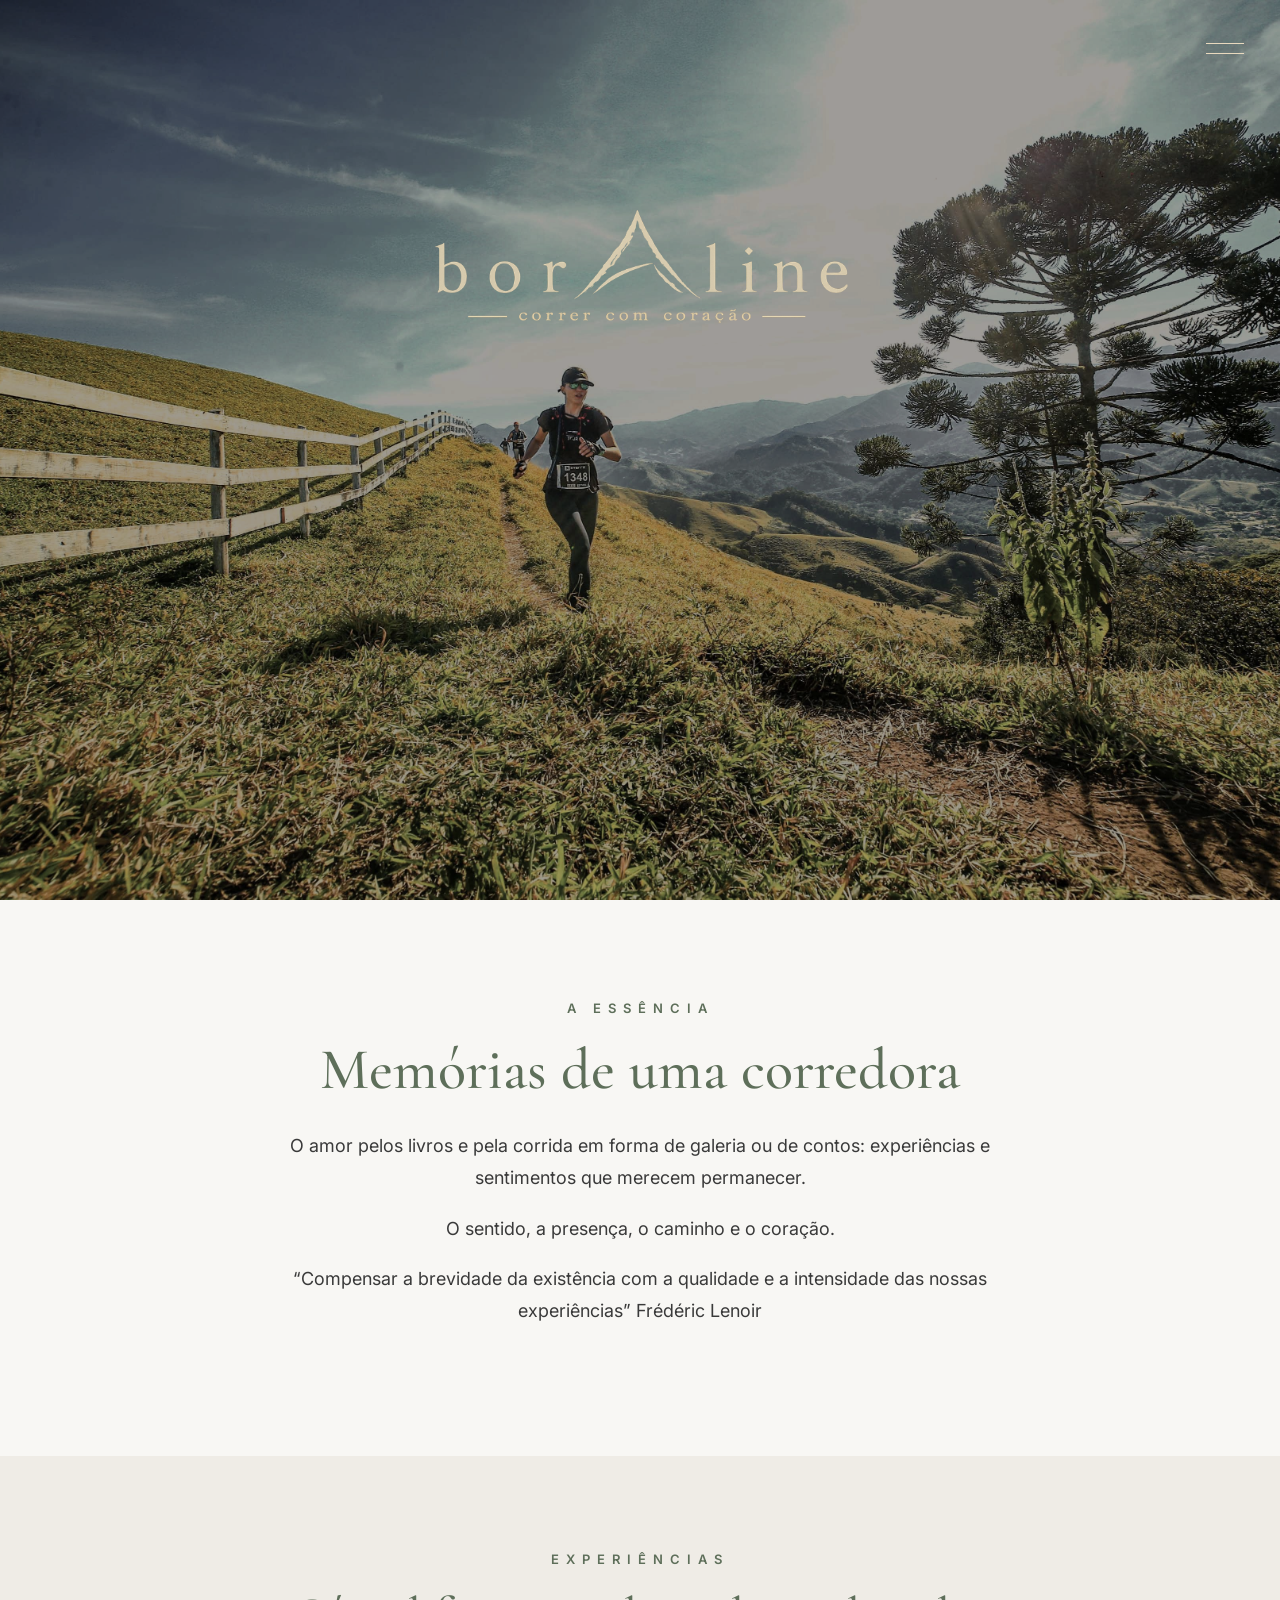
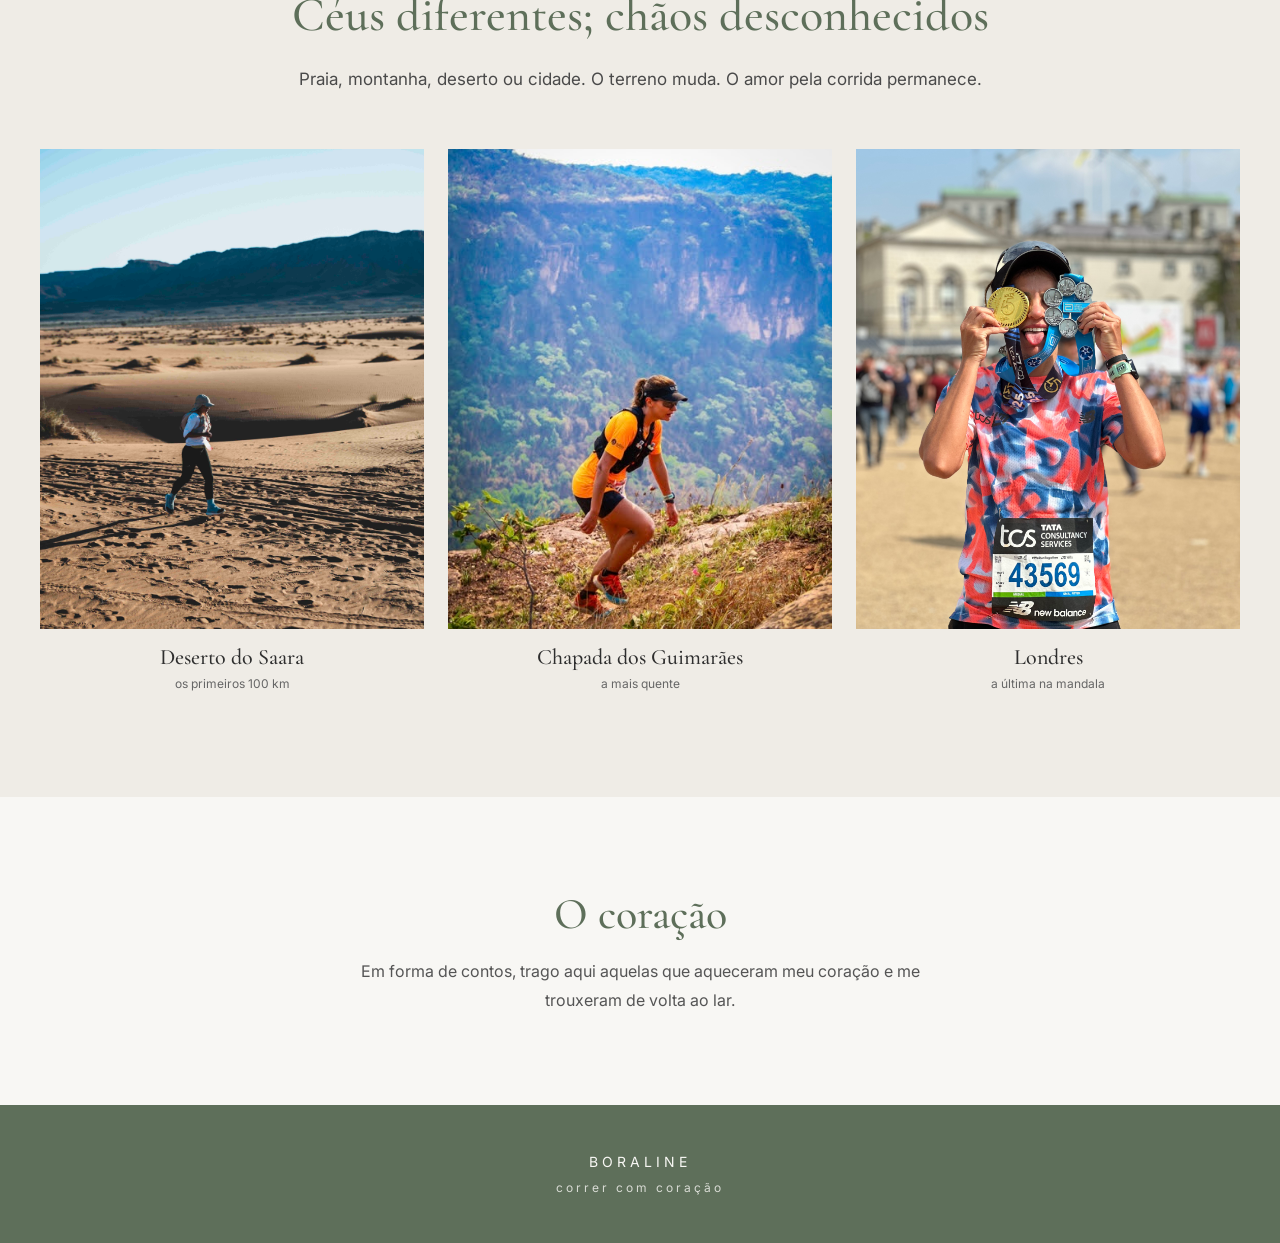
==== index.html @ a2edb68e "Update index.html" ====
<!DOCTYPE html>
<html lang="pt-BR">

<head>

  <meta charset="UTF-8" />

  <meta
    name="viewport"
    content="width=device-width, initial-scale=1.0"
  />

  <title>Boraline | correr com coração</title>

  <link rel="preconnect" href="https://fonts.googleapis.com">

  <link
    rel="preconnect"
    href="https://fonts.gstatic.com"
    crossorigin
  >

  <link
    href="https://fonts.googleapis.com/css2?family=Cormorant+Garamond:wght@400;500&family=Inter:wght@300;400;500&display=swap"
    rel="stylesheet"
  >

  <link rel="stylesheet" href="style.css?v=4" />

</head>


<body>


  <!-- =========================
       MENU
  ========================== -->

  <header class="top-menu">

    <button
      class="menu-button"
      id="menuButton"
      aria-label="Abrir menu"
      aria-expanded="false"
    >

      <span></span>
      <span></span>

    </button>


    <nav
      class="menu-links"
      id="menuLinks"
    >

      <a href="index.html">
        início
      </a>

      <a href="brasil.html">
        experiências Brasil
      </a>

      <a href="exterior.html">
        experiências Exterior
      </a>

      <a href="capitulos.html">
        capítulos
      </a>

    </nav>

  </header>



  <!-- =========================
       HERO
  ========================== -->

  <section class="hero">

    <video
      class="hero-video"
      autoplay
      muted
      loop
      playsinline
      poster="hero.jpg"
    >

      <source
        src="hero.mp4"
        type="video/mp4"
      >

    </video>


    <div class="hero-overlay"></div>


    <div class="hero-content">

      <img
        class="logo-img"
        src="logo-boraline.png?v=2"
        alt="Boraline"
      >

    </div>

  </section>



  <!-- =========================
       A ESSÊNCIA
  ========================== -->

  <section class="essence">

    <div class="eyebrow">
      A essência
    </div>


    <h1>
      Memórias de uma corredora
    </h1>


    <p>
      O amor pelos livros e pela corrida em forma de galeria ou de contos: experiências e sentimentos que merecem permanecer.   
    </p>


    <p>
      O sentido, a presença, o caminho e o coração.
    </p>

    <p>
      “Compensar a brevidade da existência com a qualidade e a intensidade das nossas experiências”

                                           Frédéric Lenoir

    </p>
    
  </section>



  <!-- =========================
       EXPERIÊNCIAS
  ========================== -->

  <section class="experiences">

    <div class="experiences-intro">

      <div class="eyebrow">
        Experiências
      </div>


      <h2>
        Céus diferentes; chãos desconhecidos 
      </h2>


      <p>
        Praia, montanha, deserto ou cidade.
        O terreno muda.
        O amor pela corrida permanece.
      </p>

    </div>



    <div class="experiences-grid">


      <!-- SAARA -->

      <figure class="experience-card">

        <div class="experience-photo">

          <img
            src="saara.jpg"
            alt="Corrida no Deserto do Saara"
          >

        </div>

        <figcaption>
          Deserto do Saara
          <span>os primeiros 100 km</span>
        </figcaption>

      </figure>



      <!-- ULTRAMACHO -->

      <figure class="experience-card">

        <div class="experience-photo">

          <img
            src="ultramacho.jpg"
            alt="Corrida na Chapada dos Guimarães"
          >

        </div>

        <figcaption>
          Chapada dos Guimarães
          <span>a mais quente</span>
        </figcaption>

      </figure>



      <!-- LONDRES -->

      <figure class="experience-card">

        <div class="experience-photo">

          <img
            src="londres.jpg"
            alt="London Marathon"
          >

        </div>

        <figcaption>
          Londres
          <span>a última na mandala</span>
        </figcaption>

      </figure>


    </div>

  </section>



  <!-- =========================
       CAPÍTULOS
  ========================== -->

  <section class="chapters">

    <h2>
      O coração
    </h2>


    <p>
      Em forma de contos, trago aqui aquelas que aqueceram meu coração e me trouxeram de volta ao lar. 
    </p>

  </section>



  <!-- =========================
       RODAPÉ
  ========================== -->

  <footer>

    BORALINE

    <span>
      correr com coração
    </span>

  </footer>



  <!-- =========================
       MENU
  ========================== -->

  <script>

    const menuButton =
      document.getElementById("menuButton");

    const menuLinks =
      document.getElementById("menuLinks");


    menuButton.addEventListener(
      "click",
      function () {

        menuLinks.classList.toggle("open");

        const aberto =
          menuLinks.classList.contains("open");

        menuButton.setAttribute(
          "aria-expanded",
          aberto ? "true" : "false"
        );

      }
    );

    // Muda a cor do menu ao sair do vídeo

const hero = document.querySelector(".hero");

function atualizarCorMenu() {
  const limite = hero.getBoundingClientRect().bottom;
  const alturaBotao = menuButton.getBoundingClientRect().bottom;

  menuButton.classList.toggle(
    "menu-scrolled",
    limite <= alturaBotao
  );
}

window.addEventListener("scroll", atualizarCorMenu, {
  passive: true
});

window.addEventListener("resize", atualizarCorMenu);

atualizarCorMenu();
    
  </script>


</body>

</html>
---- style.css ----
/* =========================
   CONFIGURAÇÃO GERAL
========================= */

* {
  margin: 0;
  padding: 0;
  box-sizing: border-box;
}


body {
  background: #F8F7F4;
  color: #2E2E2E;
  font-family: "Inter", sans-serif;
}



/* =========================
   HERO
========================= */

.hero {
  min-height: 100vh;

  position: relative;

  display: flex;
  align-items: flex-start;
  justify-content: center;

  overflow: hidden;

  background: #000;
}


.hero-video {
  position: absolute;
  inset: 0;

  width: 100%;
  height: 100%;

  object-fit: cover;
}


.hero-overlay {
  position: absolute;
  inset: 0;

  background: rgba(0, 0, 0, 0.38);

  z-index: 1;
}


.hero-content {
  position: relative;

  z-index: 2;

  margin-top: 82px;

  width: 100%;

  text-align: center;

  padding: 24px;
}


.logo-img {
  width: 540px;
  max-width: 82vw;

  height: auto;

  display: block;

  margin: 0 auto;
}



/* =========================
   A ESSÊNCIA
========================= */

.essence {
  padding: 100px 24px 110px;

  text-align: center;
}


.eyebrow {
  font-size: 13px;
  letter-spacing: 7px;

  text-transform: uppercase;

  color: #5E6F5A;

  font-weight: 600;

  margin-bottom: 22px;
}


.essence h1 {
  font-family: "Cormorant Garamond", serif;

  font-size: 58px;

  font-weight: 500;

  color: #5E6F5A;

  margin-bottom: 28px;

  line-height: 1.1;
}


.essence p {
  max-width: 720px;

  margin: 0 auto 18px;

  font-size: 18px;

  line-height: 1.8;

  color: #3A3A3A;
}



/* =========================
   EXPERIÊNCIAS
========================= */

.experiences {
  background: #EFECE6;

  padding: 95px 40px 105px;
}


.experiences-intro {
  max-width: 760px;

  margin: 0 auto 55px;

  text-align: center;
}


.experiences-intro h2 {
  font-family: "Cormorant Garamond", serif;

  font-size: 48px;

  font-weight: 500;

  line-height: 1.1;

  color: #5E6F5A;

  margin-bottom: 22px;
}


.experiences-intro p {
  max-width: 700px;

  margin: 0 auto;

  font-size: 17px;

  line-height: 1.8;

  color: #4A4A4A;
}



/* =========================
   3 FOTOS
========================= */

.experiences-grid {
  width: 100%;

  max-width: 1300px;

  margin: 0 auto;

  display: grid;

  grid-template-columns: repeat(3, minmax(0, 1fr));

  gap: 24px;
}


.experience-card {
  width: 100%;

  min-width: 0;

  margin: 0;
}


.experience-photo {
  width: 100%;

  aspect-ratio: 4 / 5;

  overflow: hidden;

  background: #E5E2DC;
}


.experience-photo img {
  display: block;

  width: 100%;
  height: 100%;

  object-fit: cover;
}



/* =========================
   LEGENDAS DAS FOTOS
========================= */

.experience-card figcaption {
  padding-top: 15px;

  font-family: "Cormorant Garamond", serif;

  font-size: 22px;

  font-weight: 500;

  line-height: 1.2;

  color: #2E2E2E;
   
  text-align: center;
}


.experience-card figcaption span {
  display: block;

  margin-top: 5px;

  font-family: "Inter", sans-serif;

  font-size: 12px;

  font-weight: 400;

  line-height: 1.4;

  color: #666;
}



/* =========================
   CAPÍTULOS
========================= */

.chapters {
  background: #F8F7F4;

  padding: 90px 24px;

  text-align: center;
}


.chapters h2 {
  font-family: "Cormorant Garamond", serif;

  font-size: 44px;

  color: #5E6F5A;

  font-weight: 500;

  margin-bottom: 16px;
}


.chapters p {
  max-width: 620px;

  margin: 0 auto;

  color: #555;

  font-size: 16px;

  line-height: 1.8;
}



/* =========================
   RODAPÉ
========================= */

footer {
  background: #5E6F5A;

  color: #F8F7F4;

  text-align: center;

  padding: 48px 24px;

  letter-spacing: 4px;

  font-size: 14px;
}


footer span {
  display: block;

  margin-top: 10px;

  font-size: 12px;

  letter-spacing: 3px;

  opacity: .8;
}



/* =========================
   MENU
========================= */

.top-menu {
  position: absolute;

  top: 0;
  right: 0;

  z-index: 20;
}


.menu-button {
  position: fixed;

  top: 28px;
  right: 28px;

  width: 46px;
  height: 40px;

  background: transparent;

  border: 0;

  cursor: pointer;

  display: flex;

  flex-direction: column;

  justify-content: center;

  gap: 9px;

  z-index: 22;
}


.menu-button span {
  display: block;
  width: 38px;
  height: 1px;
  background: #E8D9BE;
  transition: background-color 0.3s ease;
}

/* Cor do menu após o vídeo */

.menu-button.menu-scrolled span {
  background: #5E6F5A;
}



/* =========================
   MENU ABERTO
========================= */

.menu-links {
  position: fixed;

  top: 0;
  right: 0;

  width: 280px;

  height: 100vh;

  background: #F8F7F4;

  padding: 110px 35px;

  display: flex;

  flex-direction: column;

  gap: 28px;

  transform: translateX(100%);

  transition: transform .35s ease;

  z-index: 21;
}


.menu-links.open {
  transform: translateX(0);
}


.menu-links a {
  font-family: "Cormorant Garamond", serif;

  font-size: 25px;

  color: #5E6F5A;

  text-decoration: none;
}



/* =========================
   ÁLBUNS BORALINE
========================= */

.album-page {
  background: #F8F7F4;
}


.album-header {
  height: 100px;

  display: flex;

  align-items: center;

  padding: 0 6%;

  border-bottom: 1px solid rgba(94,111,90,.18);
}


.album-logo {
  font-family: "Cormorant Garamond", serif;

  font-size: 30px;

  color: #5E6F5A;

  text-decoration: none;

  letter-spacing: 3px;
}


.album-menu-button {
  position: fixed;
}


.album-menu-button span {
  background: #5E6F5A;
}


.album {
  max-width: 1400px;

  margin: 0 auto;

  padding: 70px 30px 120px;
}


.album-title {
  margin-bottom: 50px;
}


.album-title h1 {
  font-family: "Cormorant Garamond", serif;

  font-size: 70px;

  font-weight: 400;

  color: #5E6F5A;
}



/* =========================
   GALERIA DOS ÁLBUNS
========================= */

.memories-grid {
  display: grid;

  grid-template-columns: repeat(3, minmax(0, 1fr));

  gap: 45px 26px;

  align-items: start;
}


.memory-card {
  width: 100%;

  margin: 0;

  padding: 0;
}


.memory-card img {
  display: block;

  width: 100%;

  height: auto;

  max-width: 100%;

  max-height: none;

  margin: 0;
}


.memory-info {
  padding: 12px 0 0;
}


.memory-info h2 {
  font-family: "Cormorant Garamond", serif;

  font-size: 24px;

  font-weight: 500;

  line-height: 1.15;

  color: #2E2E2E;

  margin: 0 0 6px;
}


.memory-info p {
  font-family: "Inter", sans-serif;

  font-size: 13px;

  line-height: 1.5;

  color: #555;

  margin: 0;
}



/* =========================
   TABLET
========================= */

@media (max-width: 900px) {

  .memories-grid {
    grid-template-columns: repeat(2, minmax(0, 1fr));

    gap: 35px 22px;
  }

}



/* =========================
   CELULAR
========================= */

@media (max-width: 600px) {

  .hero-content {
    margin-top: 72px;
  }


  .logo-img {
    width: 360px;

    max-width: 88vw;
  }


  .essence {
    padding: 75px 22px 80px;
  }


  .essence h1 {
    font-size: 40px;
  }


  .essence p {
    font-size: 16px;
  }



  /* EXPERIÊNCIAS NO CELULAR */

  .experiences {
    padding: 70px 10px 75px;
  }


  .experiences-intro {
    margin-bottom: 38px;

    padding: 0 12px;
  }


  .experiences-intro .eyebrow {
    font-size: 10px;

    letter-spacing: 5px;
  }


  .experiences-intro h2 {
    font-size: 36px;

    margin-bottom: 18px;
  }


  .experiences-intro p {
    font-size: 15px;

    line-height: 1.7;
  }


  /*
     IMPORTANTE:
     mesmo no celular permanecem
     três fotos lado a lado.
  */

  .experiences-grid {
    grid-template-columns: repeat(3, minmax(0, 1fr));

    gap: 6px;
  }


  .experience-photo {
    aspect-ratio: 3 / 4;
  }


  .experience-card figcaption {
    padding-top: 9px;

    font-size: 14px;

    line-height: 1.15;
  }


  .experience-card figcaption span {
    margin-top: 4px;

    font-size: 9px;

    line-height: 1.3;
  }



  /* ÁLBUNS */

  .album-header {
    height: 80px;
  }


  .album-logo {
    font-size: 25px;
  }


  .album {
    padding: 45px 18px 80px;
  }


  .album-title {
    margin-bottom: 35px;
  }


  .album-title h1 {
    font-size: 52px;
  }


  .memories-grid {
    grid-template-columns: 1fr;

    gap: 40px;
  }


  .memory-info h2 {
    font-size: 23px;
  }

}
/* CENTRALIZAR LEGENDAS DAS EXPERIÊNCIAS */

.experiences-grid .experience-card {
  text-align: center !important;
}

.experiences-grid .experience-card figcaption {
  width: 100% !important;
  text-align: center !important;
}

.experiences-grid .experience-card figcaption span {
  display: block !important;
  width: 100% !important;
  text-align: center !important;
}
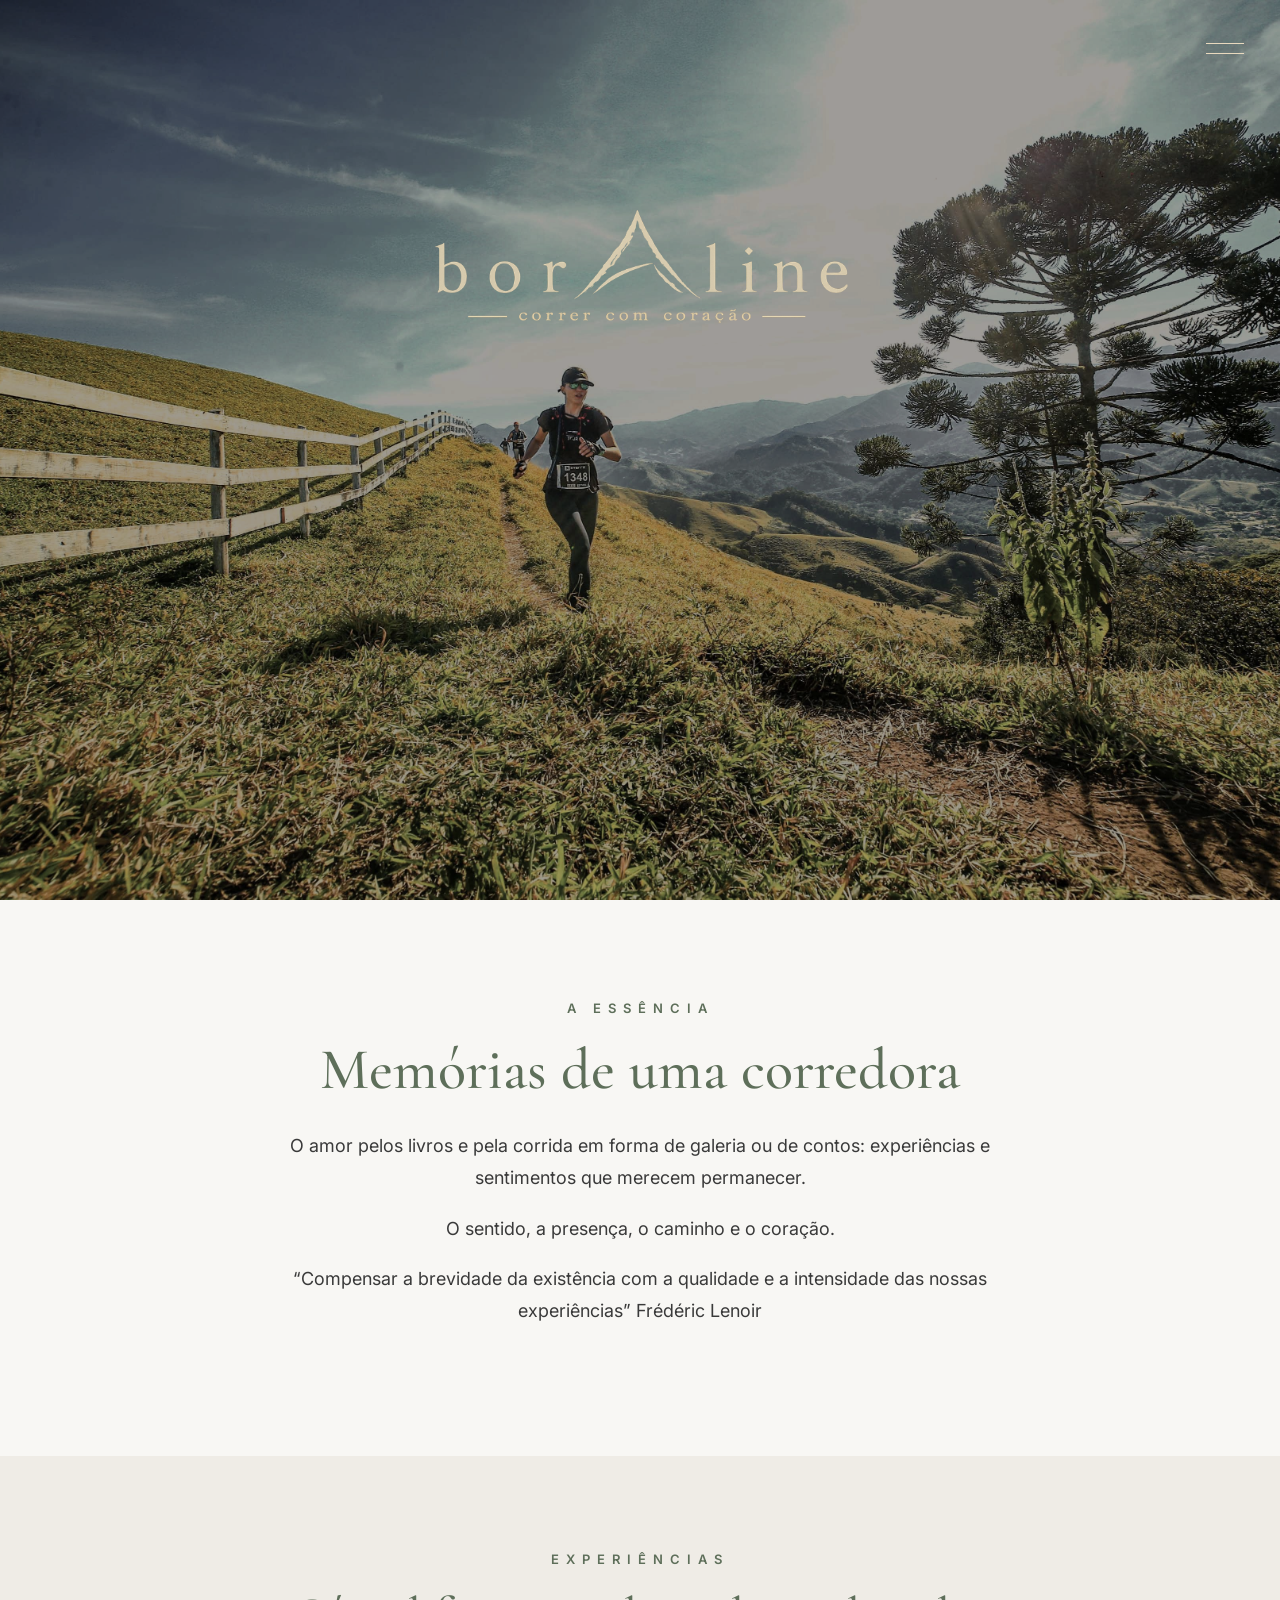
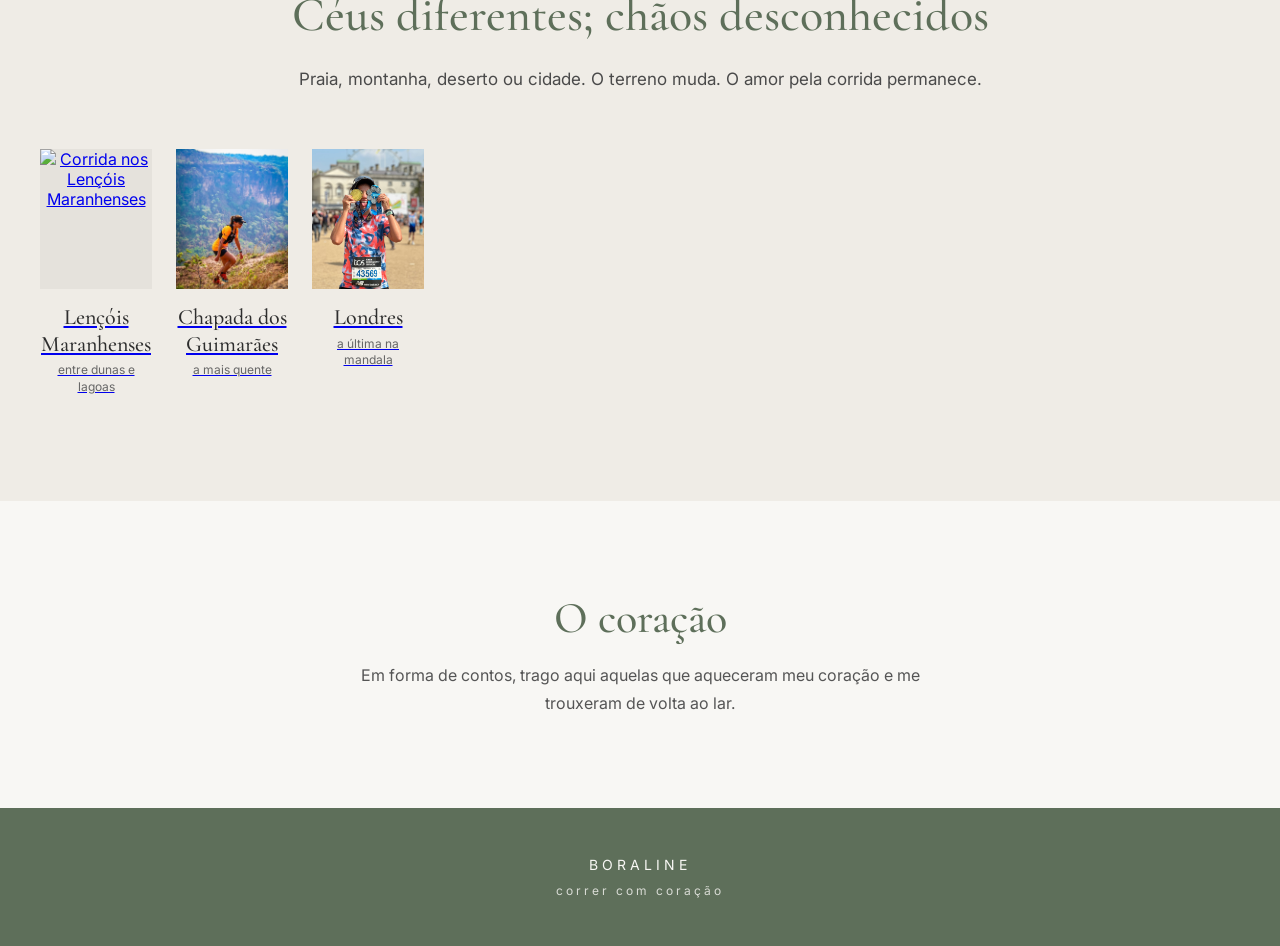
==== commit 81fb9656: "Update index.html" ====
--- a/index.html
+++ b/index.html
@@ -186,72 +186,77 @@
     <div class="experiences-grid">
 
 
-      <!-- SAARA -->
-
-      <figure class="experience-card">
-
-        <div class="experience-photo">
-
-          <img
-            src="saara.jpg"
-            alt="Corrida no Deserto do Saara"
-          >
-
-        </div>
-
-        <figcaption>
-          Deserto do Saara
-          <span>os primeiros 100 km</span>
-        </figcaption>
-
-      </figure>
-
-
-
-      <!-- ULTRAMACHO -->
-
-      <figure class="experience-card">
-
-        <div class="experience-photo">
-
-          <img
-            src="ultramacho.jpg"
-            alt="Corrida na Chapada dos Guimarães"
-          >
-
-        </div>
-
-        <figcaption>
-          Chapada dos Guimarães
-          <span>a mais quente</span>
-        </figcaption>
-
-      </figure>
-
-
-
-      <!-- LONDRES -->
-
-      <figure class="experience-card">
-
-        <div class="experience-photo">
-
-          <img
-            src="londres.jpg"
-            alt="London Marathon"
-          >
-
-        </div>
-
-        <figcaption>
-          Londres
-          <span>a última na mandala</span>
-        </figcaption>
-
-      </figure>
-
-
-    </div>
+      <div class="experiences-grid">
+
+  <!-- LENÇÓIS MARANHENSES -->
+
+  <figure class="experience-card">
+
+    <a href="brasil.html" class="experience-link">
+
+      <div class="experience-photo">
+        <img
+          src="2lencois-maranhenses.jpg"
+          alt="Corrida nos Lençóis Maranhenses"
+        >
+      </div>
+
+      <figcaption>
+        Lençóis Maranhenses
+        <span>entre dunas e lagoas</span>
+      </figcaption>
+
+    </a>
+
+  </figure>
+
+
+  <!-- ULTRAMACHO -->
+
+  <figure class="experience-card">
+
+    <a href="brasil.html" class="experience-link">
+
+      <div class="experience-photo">
+        <img
+          src="ultramacho.jpg"
+          alt="Corrida na Chapada dos Guimarães"
+        >
+      </div>
+
+      <figcaption>
+        Chapada dos Guimarães
+        <span>a mais quente</span>
+      </figcaption>
+
+    </a>
+
+  </figure>
+
+
+  <!-- LONDRES -->
+
+  <figure class="experience-card">
+
+    <a href="exterior.html" class="experience-link">
+
+      <div class="experience-photo">
+        <img
+          src="londres.jpg"
+          alt="London Marathon"
+        >
+      </div>
+
+      <figcaption>
+        Londres
+        <span>a última na mandala</span>
+      </figcaption>
+
+    </a>
+
+  </figure>
+
+</div>
 
   </section>
 
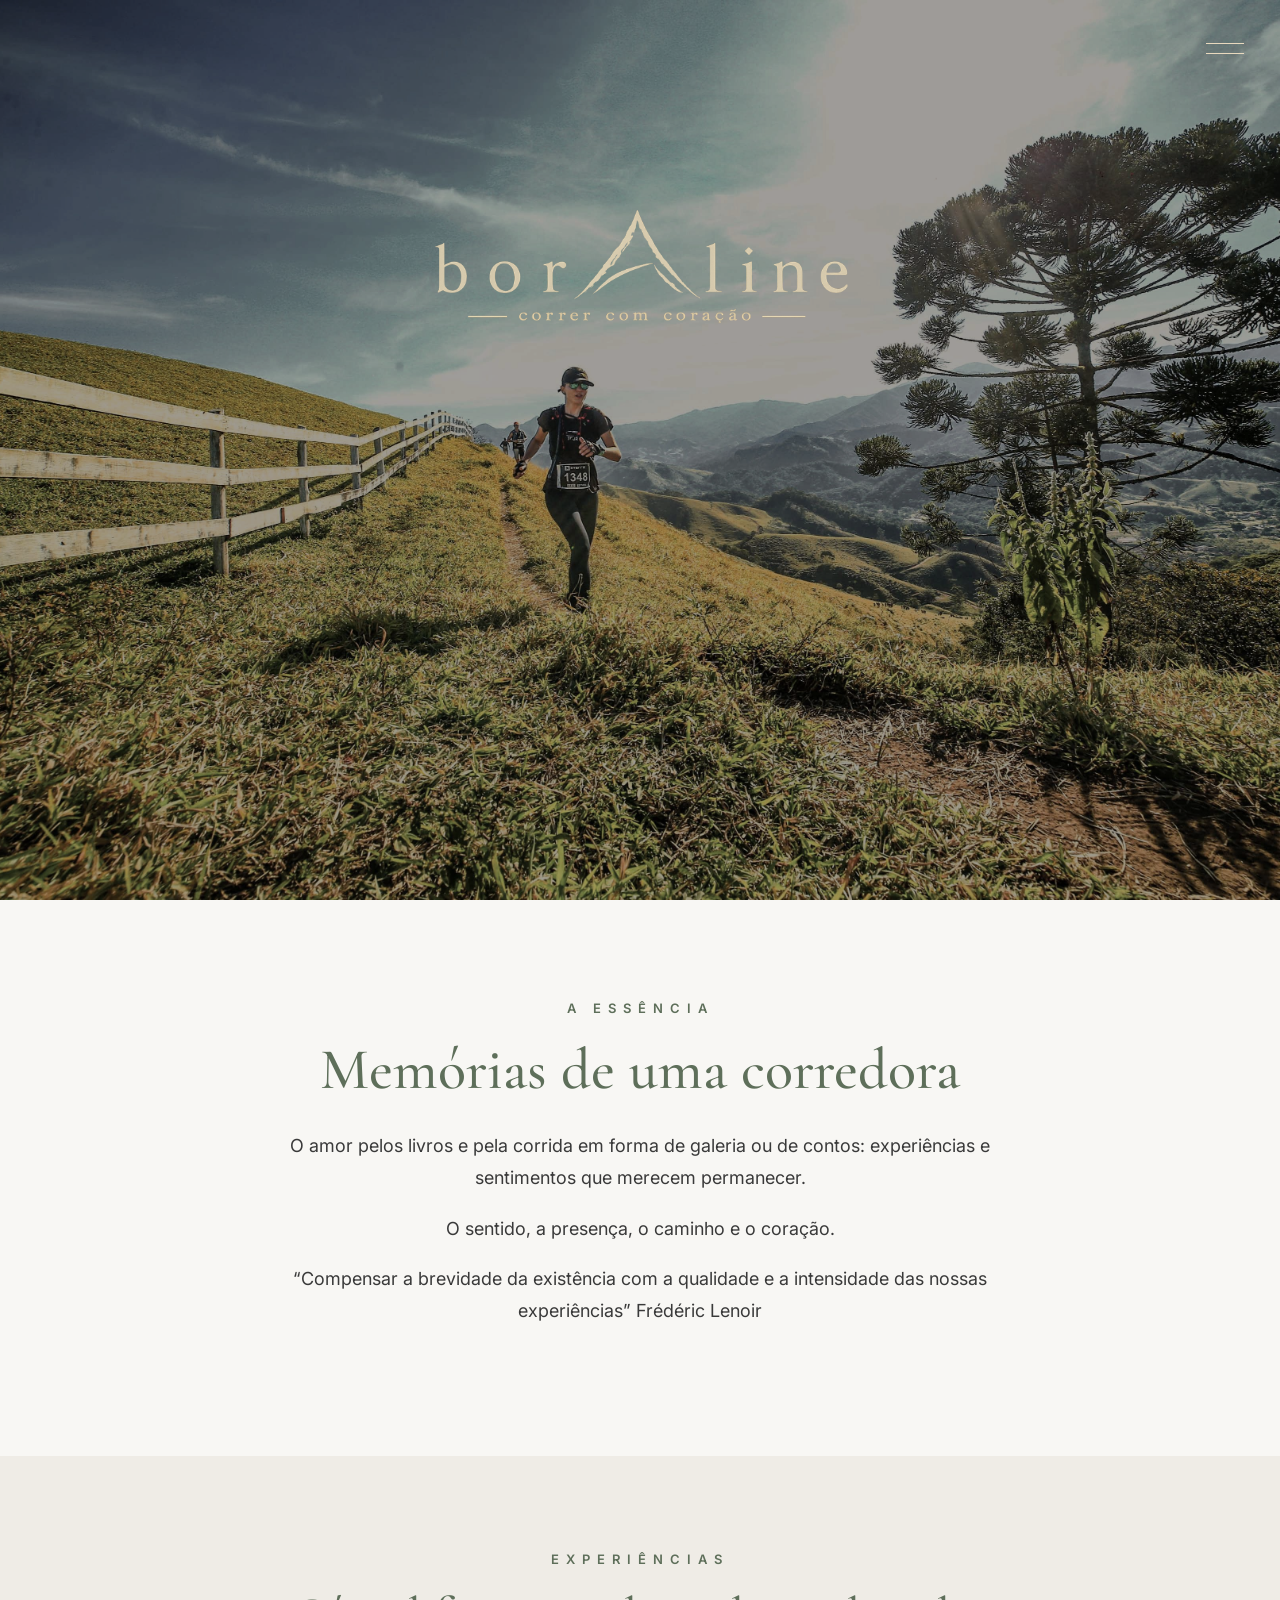
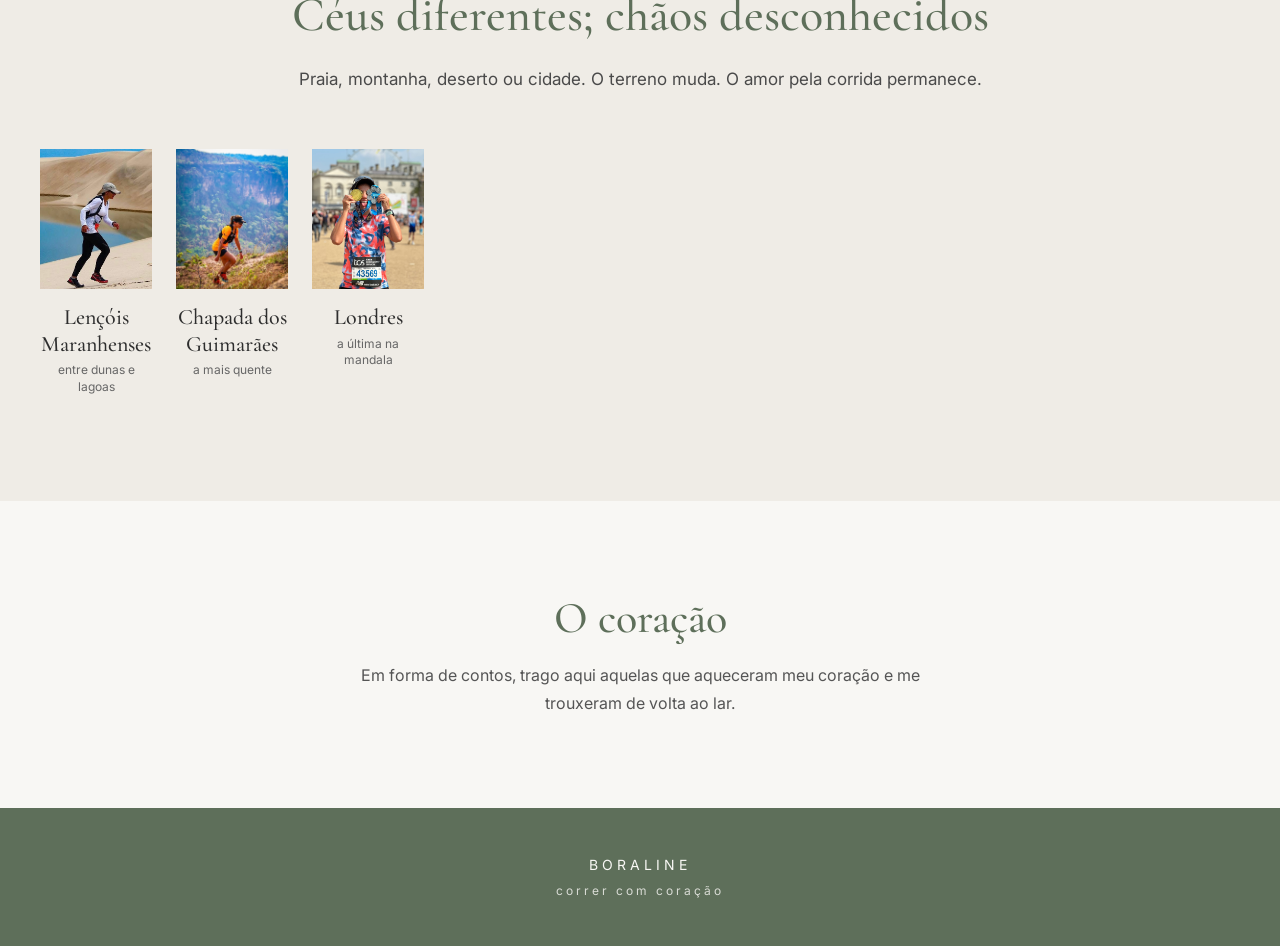
==== commit 1eeb9517: "Update index.html" ====
--- a/index.html
+++ b/index.html
@@ -25,7 +25,7 @@
     rel="stylesheet"
   >
 
-  <link rel="stylesheet" href="style.css?v=4" />
+  <link rel="stylesheet" href="style.css?v=5" />
 
 </head>
 
--- a/style.css
+++ b/style.css
@@ -777,3 +777,22 @@
   width: 100% !important;
   text-align: center !important;
 }
+/* LINKS DAS FOTOS DA HOME */
+
+.experience-link {
+  display: block;
+  color: inherit;
+  text-decoration: none;
+}
+
+.experience-link figcaption {
+  text-align: center;
+}
+
+.experience-link img {
+  transition: transform 0.4s ease;
+}
+
+.experience-link:hover img {
+  transform: scale(1.04);
+}
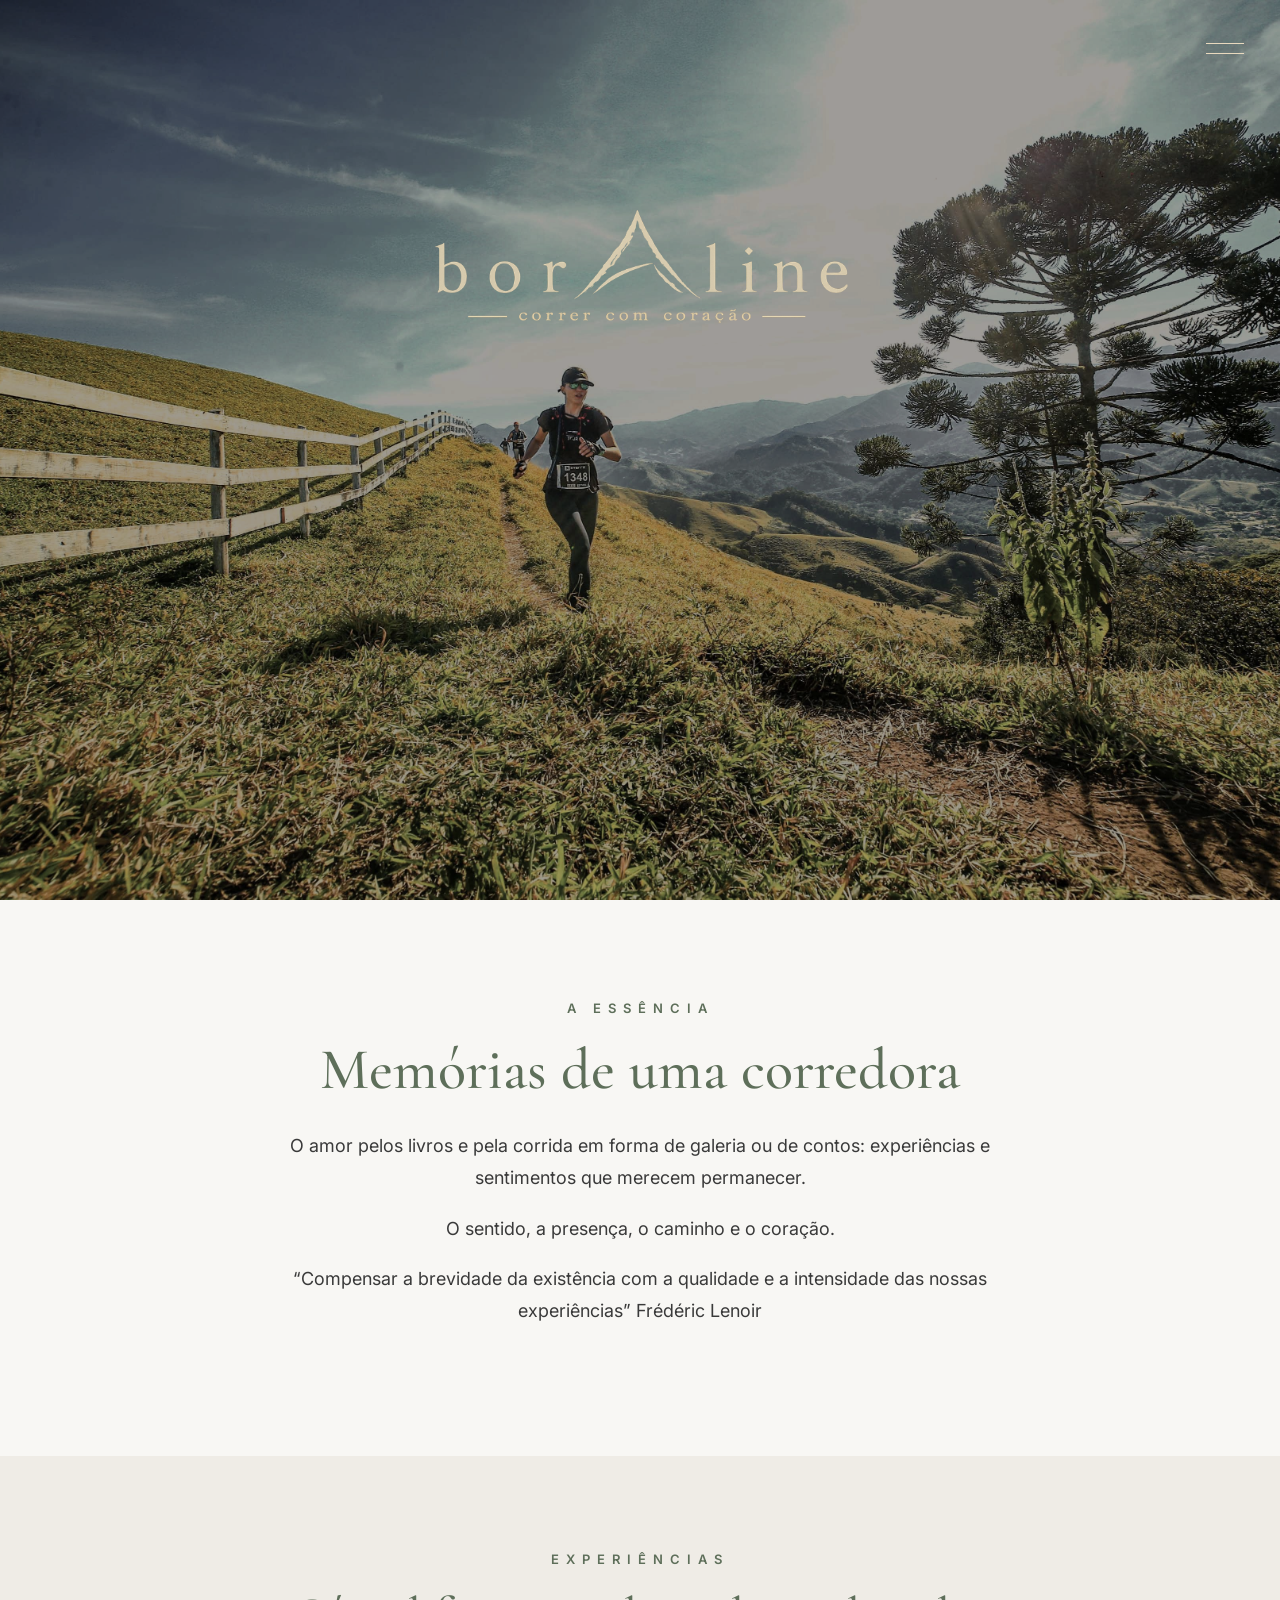
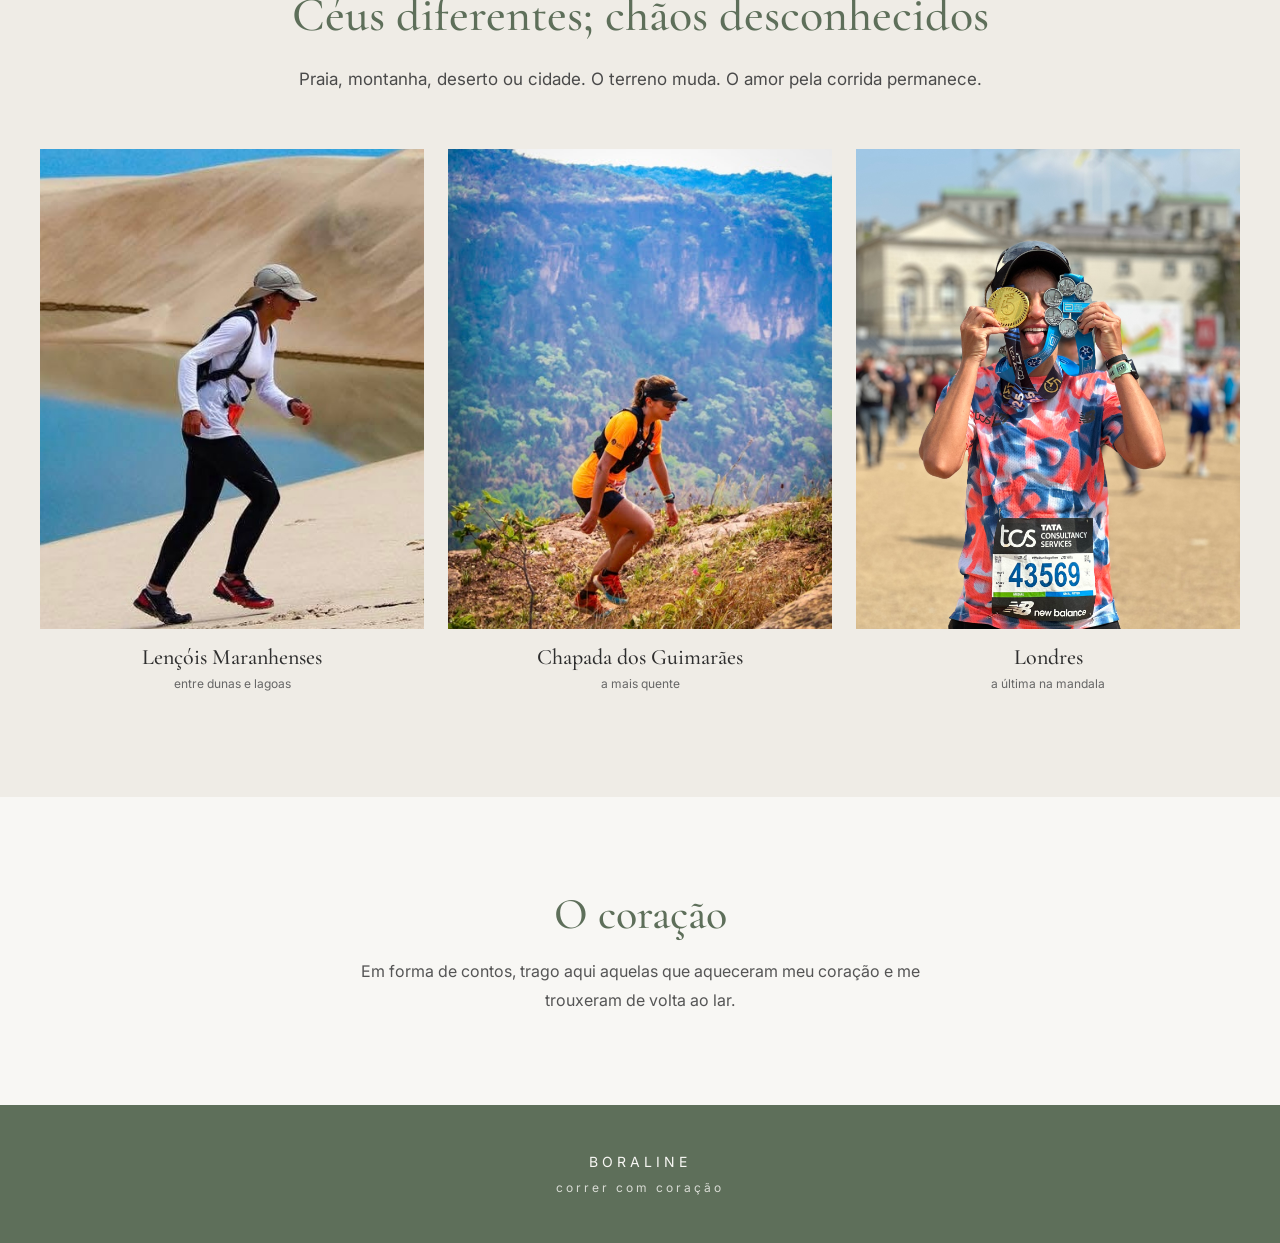
==== commit 70be95ed: "Update index.html" ====
--- a/index.html
+++ b/index.html
@@ -1,3 +1,4 @@
+
 <!DOCTYPE html>
 <html lang="pt-BR">
 
@@ -25,13 +26,11 @@
     rel="stylesheet"
   >
 
-  <link rel="stylesheet" href="style.css?v=5" />
+  <link rel="stylesheet" href="style.css?v=6" />
 
 </head>
 
-
 <body>
-
 
   <!-- =========================
        MENU
@@ -45,12 +44,9 @@
       aria-label="Abrir menu"
       aria-expanded="false"
     >
-
       <span></span>
       <span></span>
-
     </button>
-
 
     <nav
       class="menu-links"
@@ -76,7 +72,6 @@
     </nav>
 
   </header>
-
 
 
   <!-- =========================
@@ -93,30 +88,23 @@
       playsinline
       poster="hero.jpg"
     >
-
       <source
         src="hero.mp4"
         type="video/mp4"
       >
-
     </video>
 
-
     <div class="hero-overlay"></div>
 
-
     <div class="hero-content">
-
       <img
         class="logo-img"
         src="logo-boraline.png?v=2"
         alt="Boraline"
       >
-
     </div>
 
   </section>
-
 
 
   <!-- =========================
@@ -129,16 +117,13 @@
       A essência
     </div>
 
-
     <h1>
       Memórias de uma corredora
     </h1>
 
-
     <p>
-      O amor pelos livros e pela corrida em forma de galeria ou de contos: experiências e sentimentos que merecem permanecer.   
+      O amor pelos livros e pela corrida em forma de galeria ou de contos: experiências e sentimentos que merecem permanecer.
     </p>
-
 
     <p>
       O sentido, a presença, o caminho e o coração.
@@ -147,12 +132,10 @@
     <p>
       “Compensar a brevidade da existência com a qualidade e a intensidade das nossas experiências”
 
-                                           Frédéric Lenoir
-
+      Frédéric Lenoir
     </p>
-    
+
   </section>
-
 
 
   <!-- =========================
@@ -167,11 +150,9 @@
         Experiências
       </div>
 
-
       <h2>
-        Céus diferentes; chãos desconhecidos 
+        Céus diferentes; chãos desconhecidos
       </h2>
-
 
       <p>
         Praia, montanha, deserto ou cidade.
@@ -182,84 +163,90 @@
     </div>
 
 
+    <!-- GALERIA COM TRÊS FOTOS -->
 
     <div class="experiences-grid">
 
-
-      <div class="experiences-grid">
-
-  <!-- LENÇÓIS MARANHENSES -->
-
-  <figure class="experience-card">
-
-    <a href="brasil.html" class="experience-link">
-
-      <div class="experience-photo">
-        <img
-          src="2lencois-maranhenses.jpg"
-          alt="Corrida nos Lençóis Maranhenses"
+      <!-- LENÇÓIS MARANHENSES -->
+
+      <figure class="experience-card">
+
+        <a
+          href="brasil.html#lencois-maranhenses"
+          class="experience-link"
         >
-      </div>
-
-      <figcaption>
-        Lençóis Maranhenses
-        <span>entre dunas e lagoas</span>
-      </figcaption>
-
-    </a>
-
-  </figure>
-
-
-  <!-- ULTRAMACHO -->
-
-  <figure class="experience-card">
-
-    <a href="brasil.html" class="experience-link">
-
-      <div class="experience-photo">
-        <img
-          src="ultramacho.jpg"
-          alt="Corrida na Chapada dos Guimarães"
+
+          <div class="experience-photo">
+            <img
+              src="2lencois-maranhenses.jpg"
+              alt="Corrida nos Lençóis Maranhenses"
+            >
+          </div>
+
+          <figcaption>
+            Lençóis Maranhenses
+            <span>entre dunas e lagoas</span>
+          </figcaption>
+
+        </a>
+
+      </figure>
+
+
+      <!-- ULTRAMACHO -->
+
+      <figure class="experience-card">
+
+        <a
+          href="brasil.html#ultramacho"
+          class="experience-link"
         >
-      </div>
-
-      <figcaption>
-        Chapada dos Guimarães
-        <span>a mais quente</span>
-      </figcaption>
-
-    </a>
-
-  </figure>
-
-
-  <!-- LONDRES -->
-
-  <figure class="experience-card">
-
-    <a href="exterior.html" class="experience-link">
-
-      <div class="experience-photo">
-        <img
-          src="londres.jpg"
-          alt="London Marathon"
+
+          <div class="experience-photo">
+            <img
+              src="ultramacho.jpg"
+              alt="Corrida na Chapada dos Guimarães"
+            >
+          </div>
+
+          <figcaption>
+            Chapada dos Guimarães
+            <span>a mais quente</span>
+          </figcaption>
+
+        </a>
+
+      </figure>
+
+
+      <!-- LONDRES -->
+
+      <figure class="experience-card">
+
+        <a
+          href="exterior.html#londres"
+          class="experience-link"
         >
-      </div>
-
-      <figcaption>
-        Londres
-        <span>a última na mandala</span>
-      </figcaption>
-
-    </a>
-
-  </figure>
-
-</div>
+
+          <div class="experience-photo">
+            <img
+              src="londres.jpg"
+              alt="London Marathon"
+            >
+          </div>
+
+          <figcaption>
+            Londres
+            <span>a última na mandala</span>
+          </figcaption>
+
+        </a>
+
+      </figure>
+
+    </div>
 
   </section>
-
 
 
   <!-- =========================
@@ -272,13 +259,11 @@
       O coração
     </h2>
 
-
     <p>
-      Em forma de contos, trago aqui aquelas que aqueceram meu coração e me trouxeram de volta ao lar. 
+      Em forma de contos, trago aqui aquelas que aqueceram meu coração e me trouxeram de volta ao lar.
     </p>
 
   </section>
-
 
 
   <!-- =========================
@@ -296,7 +281,6 @@
   </footer>
 
 
-
   <!-- =========================
        MENU
   ========================== -->
@@ -308,7 +292,6 @@
 
     const menuLinks =
       document.getElementById("menuLinks");
-
 
     menuButton.addEventListener(
       "click",
@@ -327,31 +310,40 @@
       }
     );
 
+
     // Muda a cor do menu ao sair do vídeo
 
-const hero = document.querySelector(".hero");
-
-function atualizarCorMenu() {
-  const limite = hero.getBoundingClientRect().bottom;
-  const alturaBotao = menuButton.getBoundingClientRect().bottom;
-
-  menuButton.classList.toggle(
-    "menu-scrolled",
-    limite <= alturaBotao
-  );
-}
-
-window.addEventListener("scroll", atualizarCorMenu, {
-  passive: true
-});
-
-window.addEventListener("resize", atualizarCorMenu);
-
-atualizarCorMenu();
-    
+    const hero = document.querySelector(".hero");
+
+    function atualizarCorMenu() {
+
+      const limite =
+        hero.getBoundingClientRect().bottom;
+
+      const alturaBotao =
+        menuButton.getBoundingClientRect().bottom;
+
+      menuButton.classList.toggle(
+        "menu-scrolled",
+        limite <= alturaBotao
+      );
+
+    }
+
+    window.addEventListener(
+      "scroll",
+      atualizarCorMenu,
+      { passive: true }
+    );
+
+    window.addEventListener(
+      "resize",
+      atualizarCorMenu
+    );
+
+    atualizarCorMenu();
+
   </script>
 
-
 </body>
-
 </html>
--- a/style.css
+++ b/style.css
@@ -235,7 +235,77 @@
 
   object-fit: cover;
 }
-
+/* CORREÇÃO DAS TRÊS FOTOS DA HOME */
+
+.experiences-grid {
+  display: grid;
+  grid-template-columns: repeat(3, minmax(0, 1fr));
+  width: 100%;
+  max-width: 1300px;
+  gap: 24px;
+  margin: 0 auto;
+}
+
+.experience-card {
+  width: 100%;
+  min-width: 0;
+}
+
+.experience-link {
+  display: block;
+  width: 100%;
+  min-width: 0;
+  color: inherit;
+  text-decoration: none;
+}
+
+.experience-photo {
+  width: 100%;
+  aspect-ratio: 4 / 5;
+  overflow: hidden;
+}
+
+.experience-photo img {
+  display: block;
+  width: 100%;
+  height: 100%;
+  object-fit: cover;
+}
+
+.experience-link figcaption {
+  display: block;
+  width: 100%;
+  text-align: center;
+  overflow-wrap: break-word;
+}
+
+/* CELULAR */
+
+@media (max-width: 600px) {
+  .experiences {
+    padding-left: 10px;
+    padding-right: 10px;
+  }
+
+  .experiences-grid {
+    grid-template-columns: repeat(3, minmax(0, 1fr));
+    gap: 8px;
+  }
+
+  .experience-photo {
+    aspect-ratio: 3 / 4;
+  }
+
+  .experience-link figcaption {
+    font-size: 14px;
+    line-height: 1.2;
+  }
+
+  .experience-link figcaption span {
+    font-size: 9px;
+    line-height: 1.4;
+  }
+}
 
 
 /* =========================
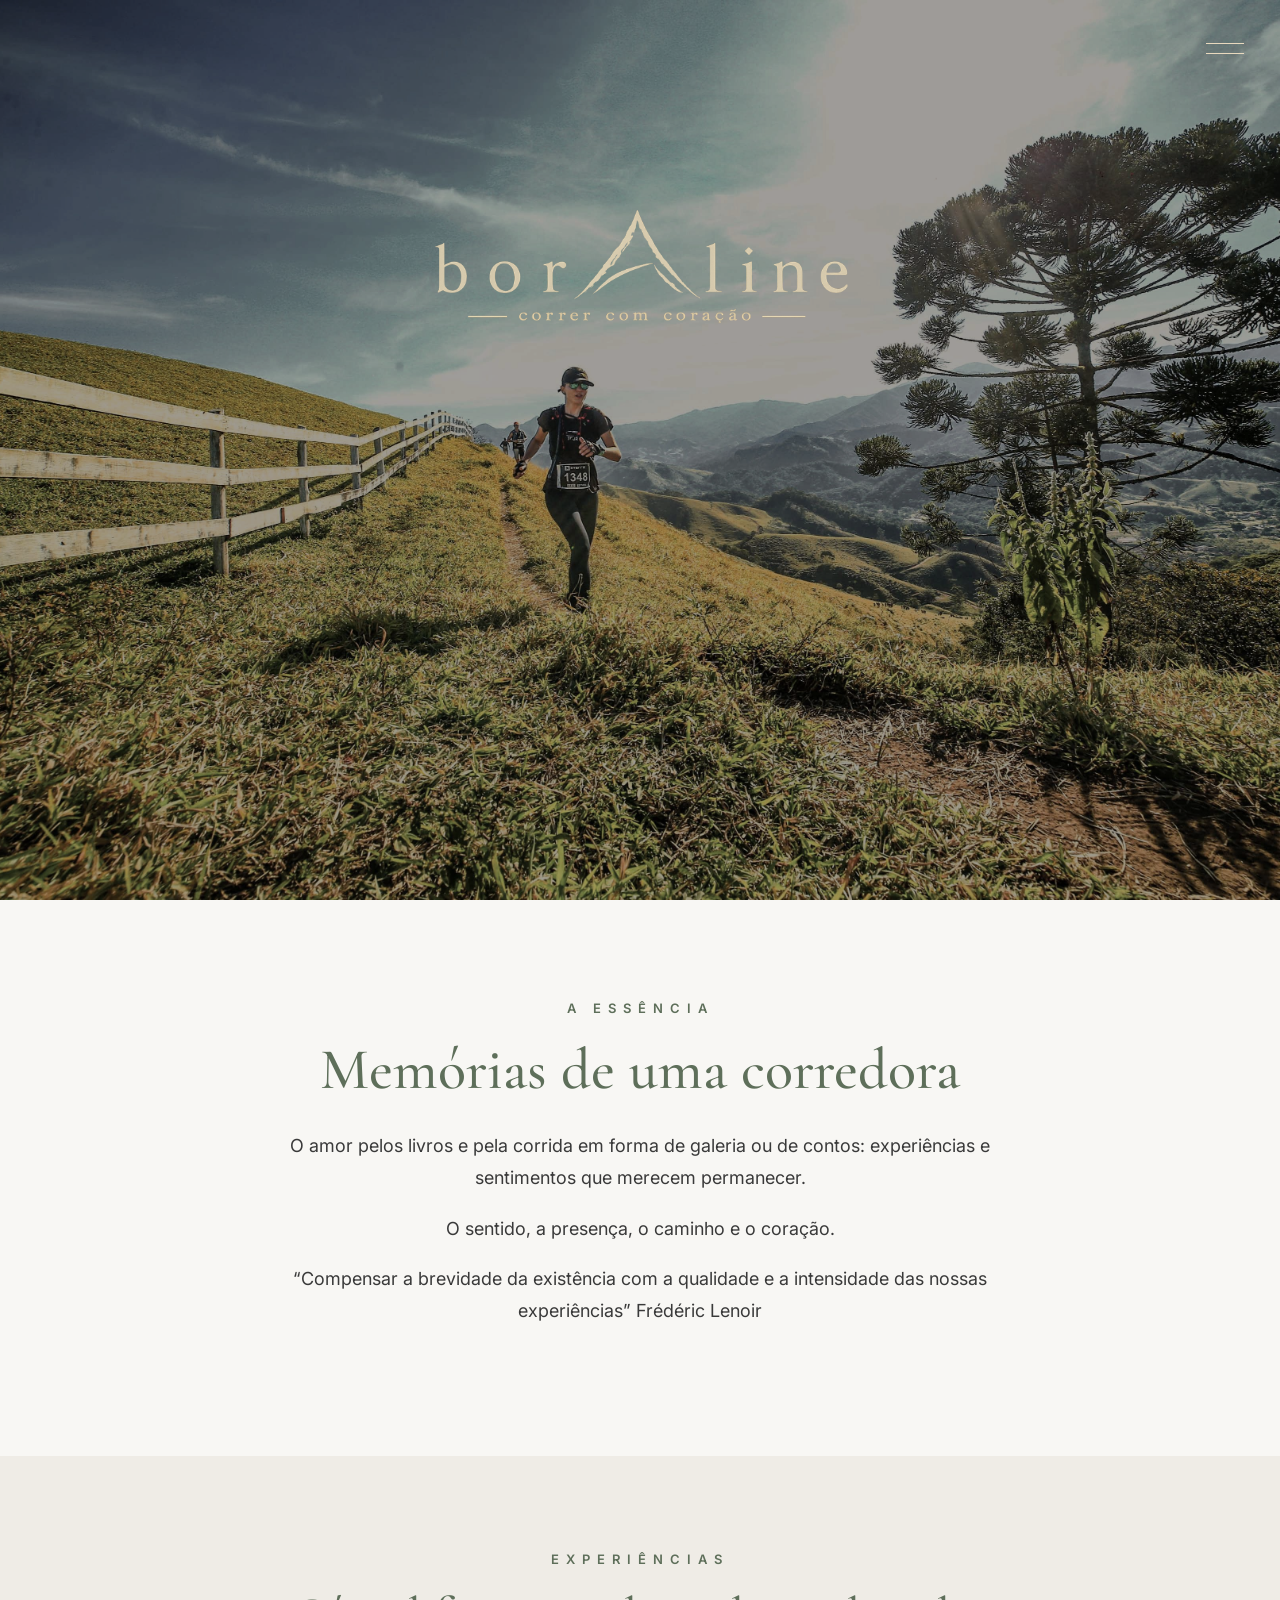
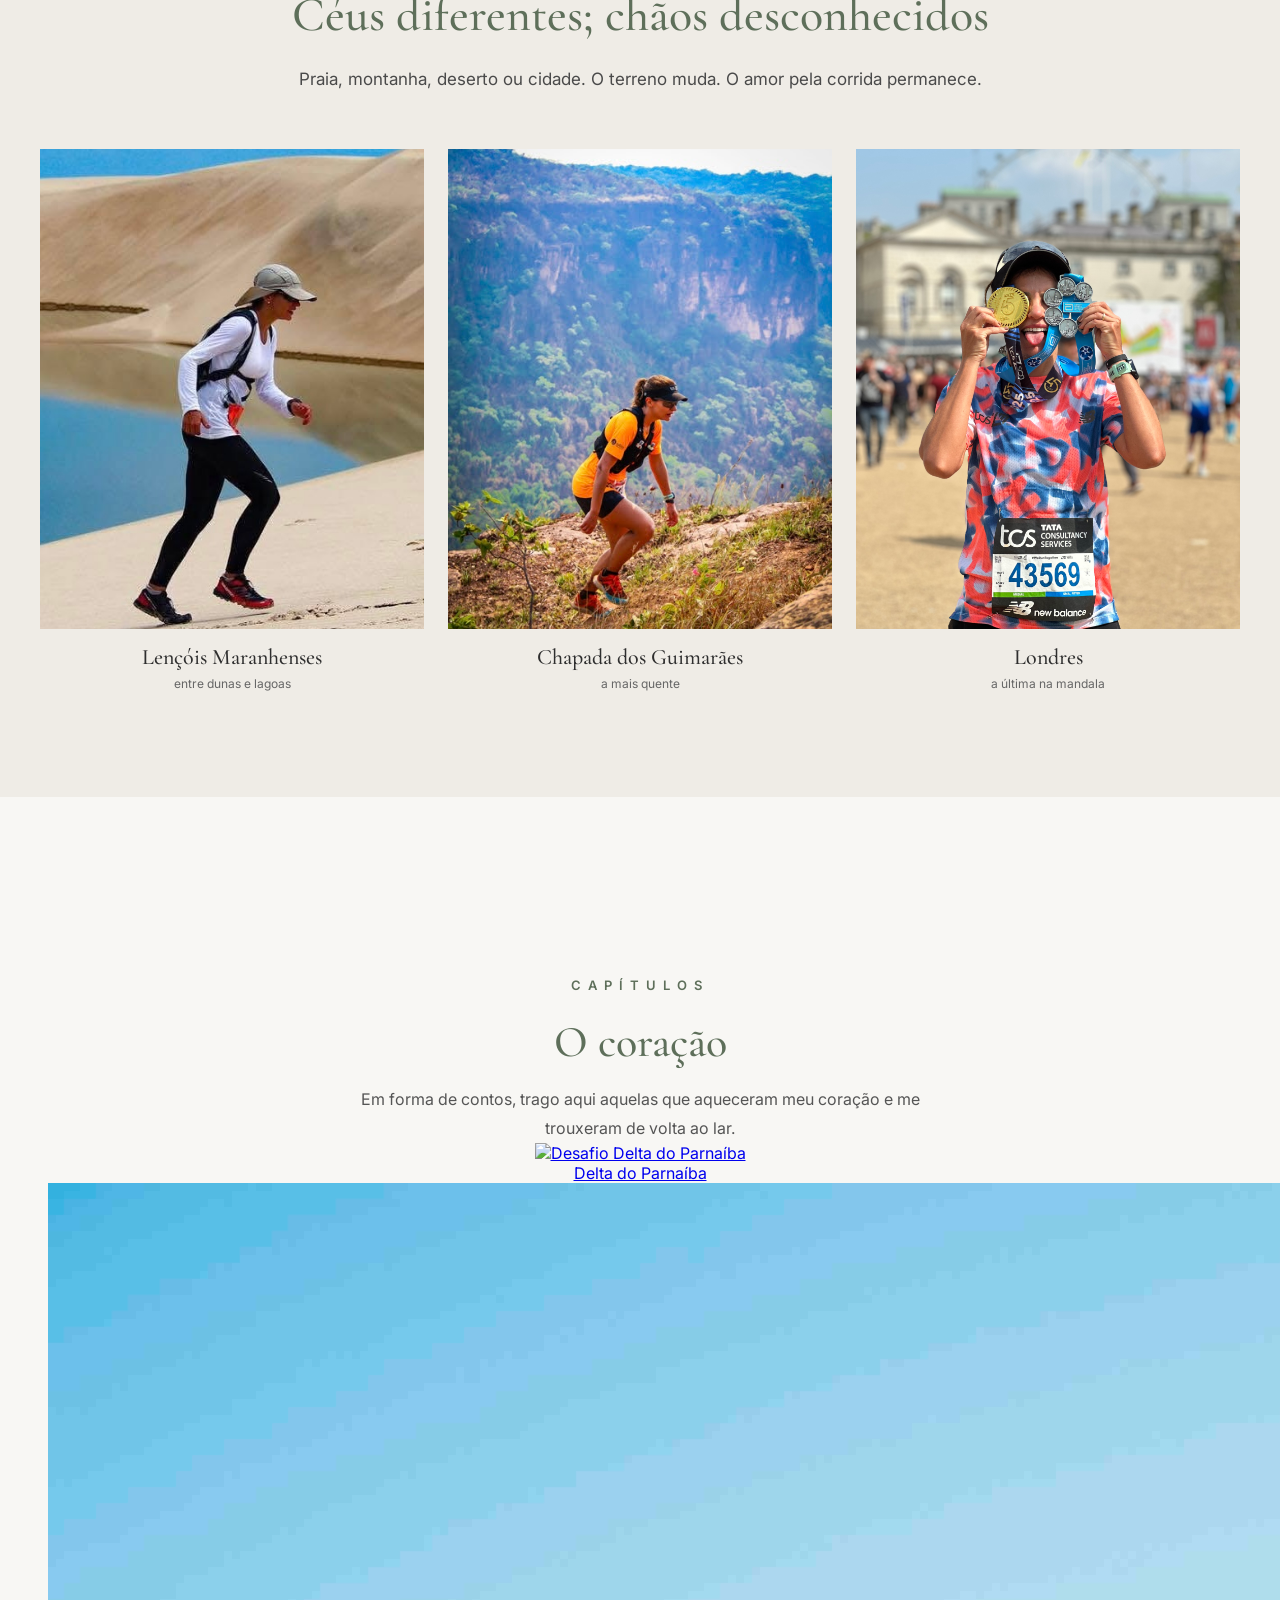
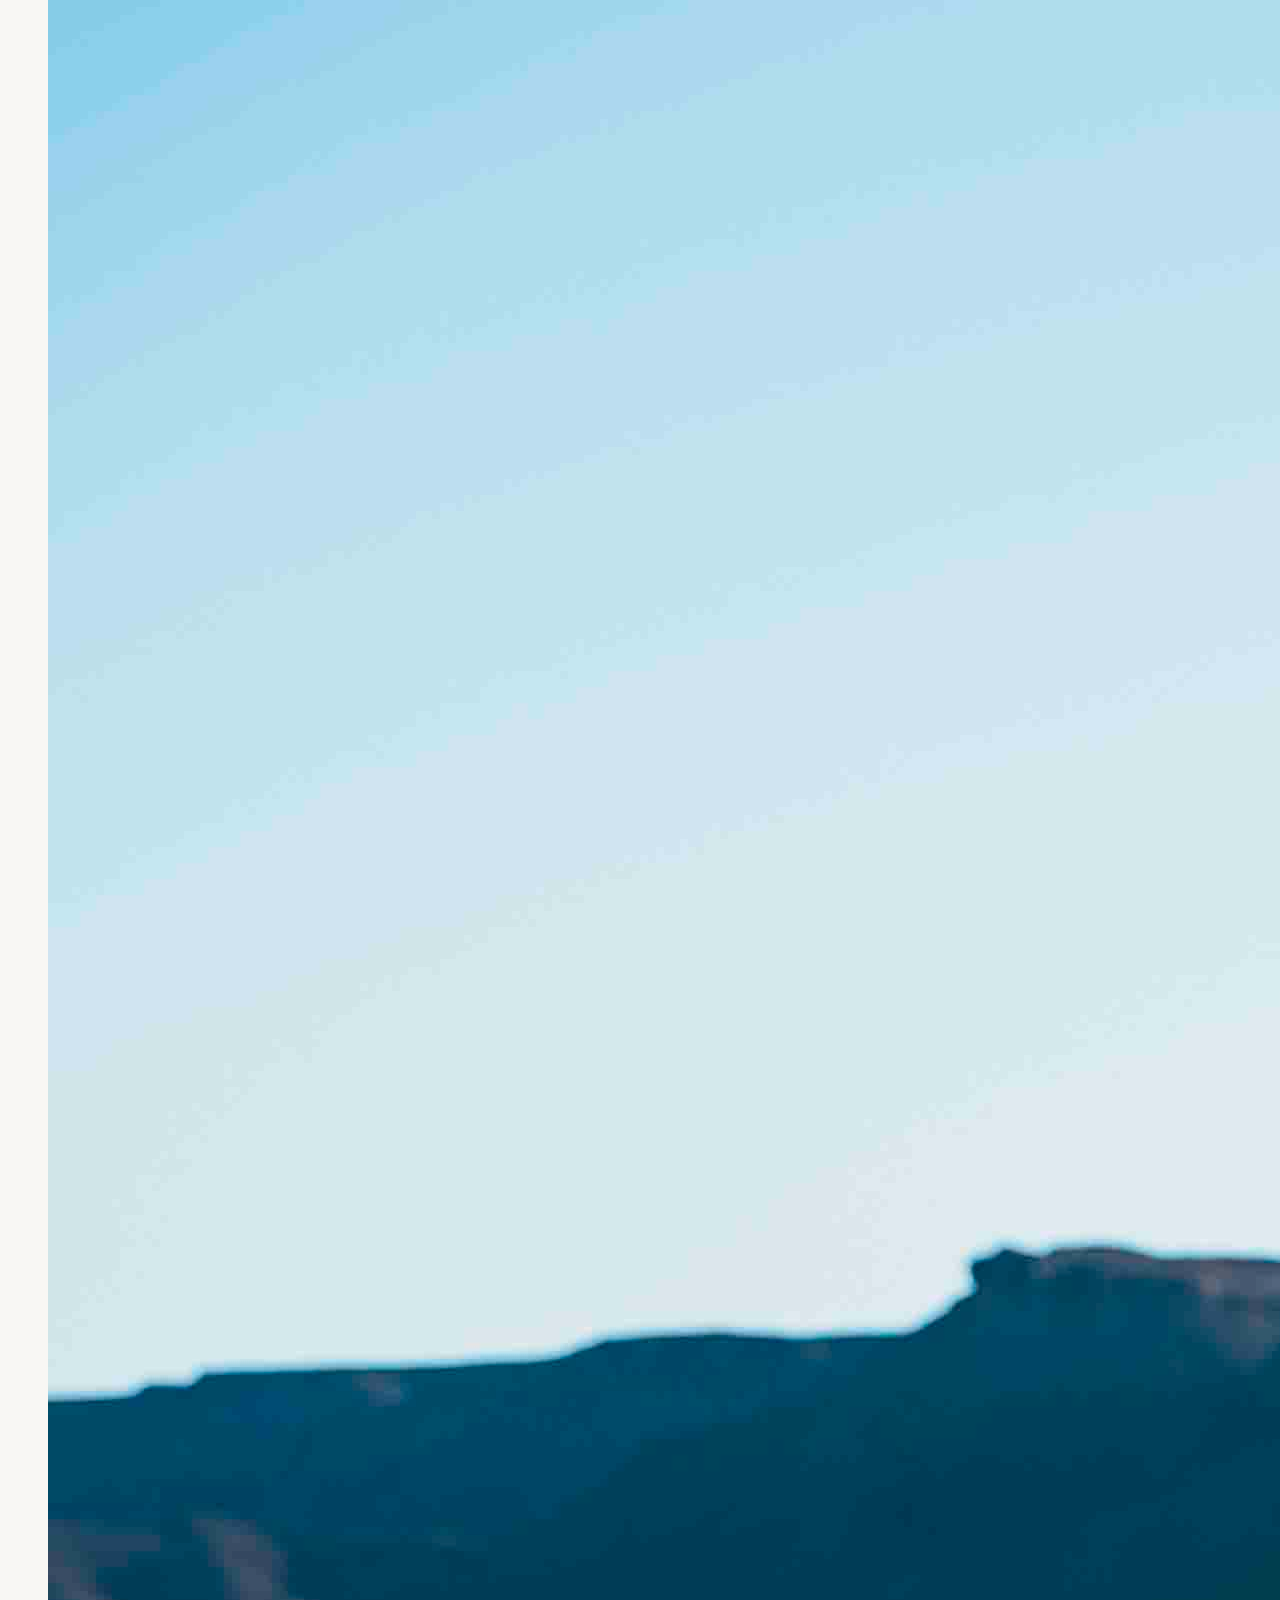
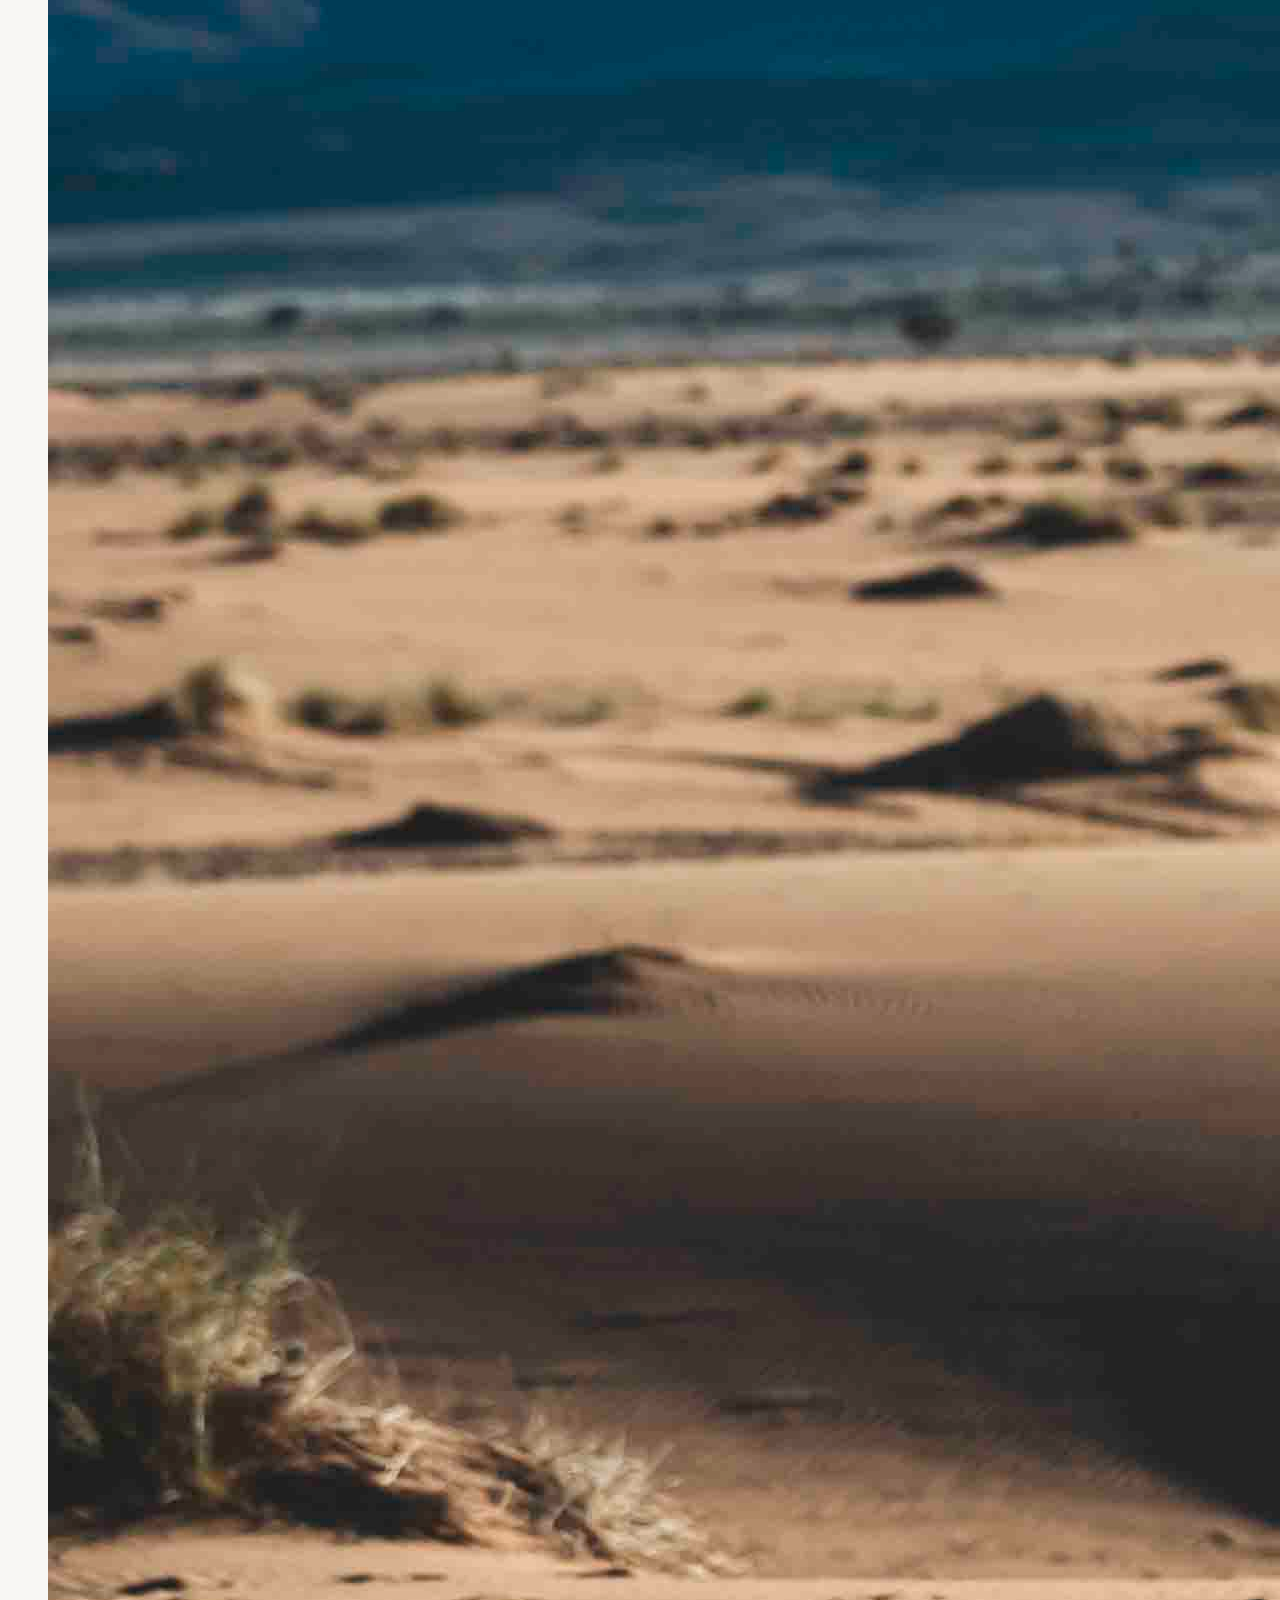
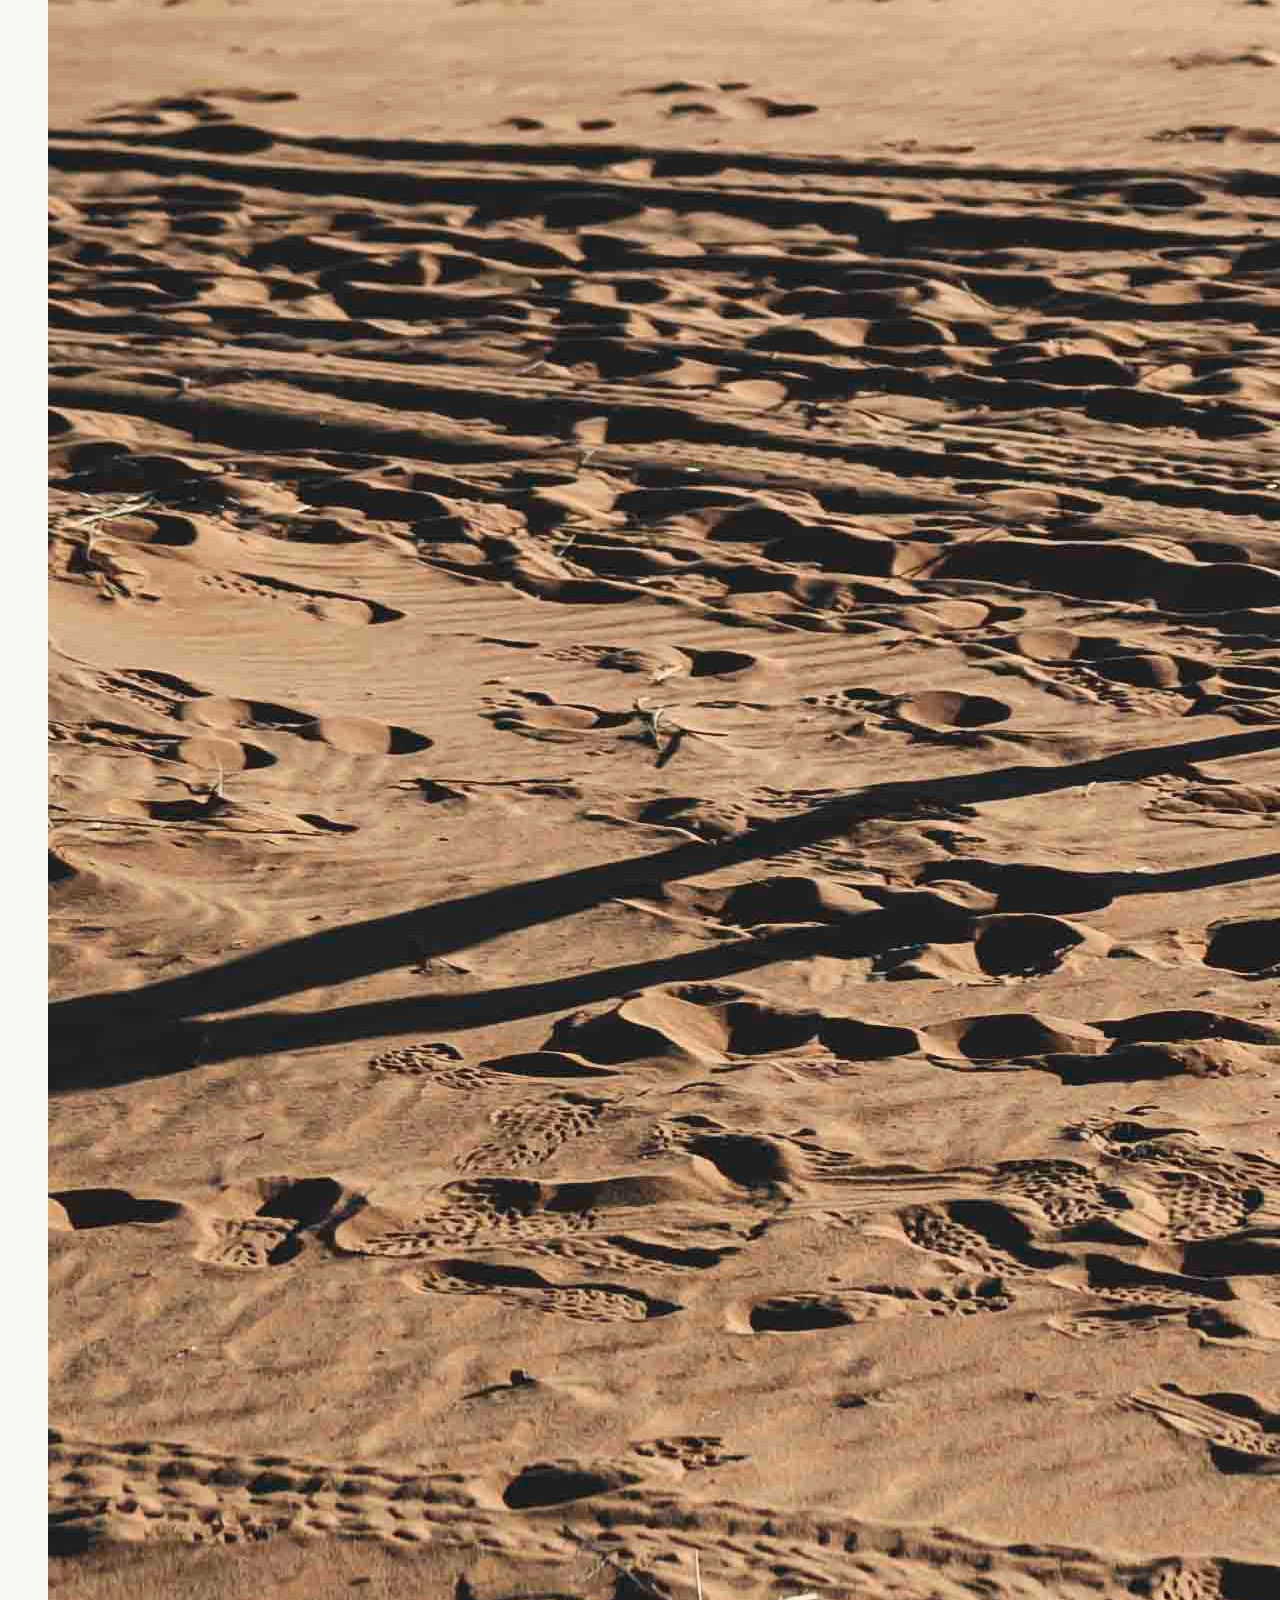
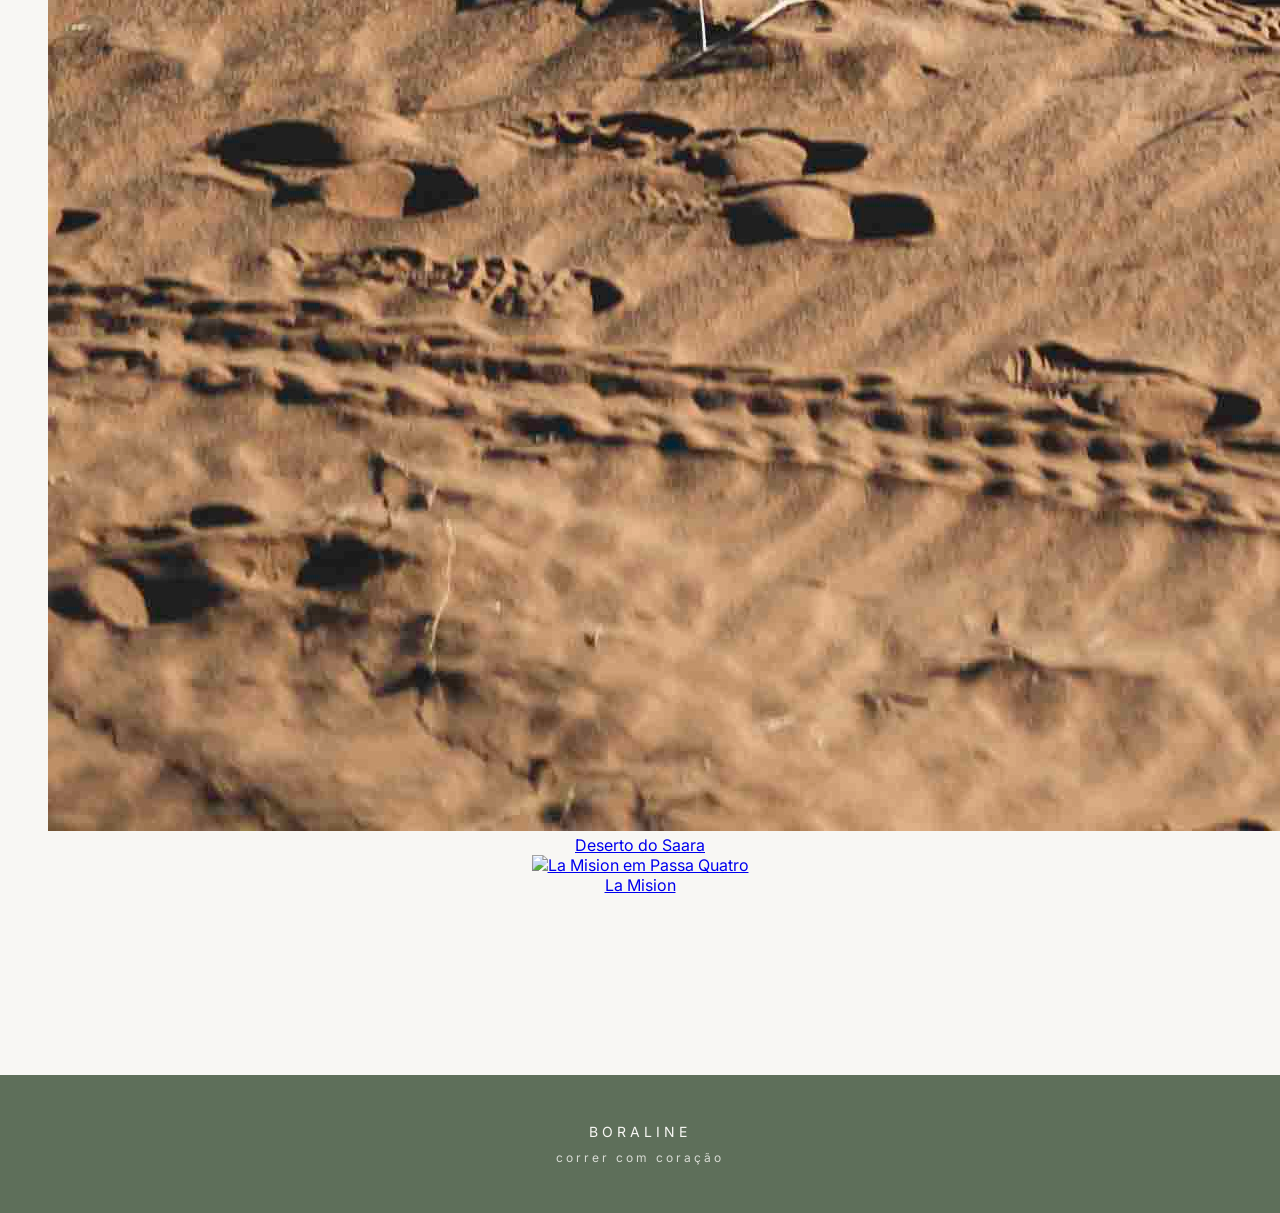
==== commit ed8f5867: "Update index.html" ====
--- a/index.html
+++ b/index.html
@@ -255,6 +255,19 @@
 
   <section class="chapters">
 
+   
+<!-- =========================
+     CAPÍTULOS
+========================= -->
+
+<section class="chapters">
+
+  <div class="chapters-intro">
+
+    <div class="eyebrow">
+      Capítulos
+    </div>
+
     <h2>
       O coração
     </h2>
@@ -262,6 +275,72 @@
     <p>
       Em forma de contos, trago aqui aquelas que aqueceram meu coração e me trouxeram de volta ao lar.
     </p>
+
+  </div>
+
+  <div class="chapters-grid">
+
+    <!-- DELTA DO PARNAÍBA -->
+
+    <figure class="chapter-card">
+      <a href="capitulos.html#delta-parnaiba" class="chapter-link">
+
+        <div class="chapter-photo">
+          <img
+            src="2delta-parnaiba.jpg"
+            alt="Desafio Delta do Parnaíba"
+          >
+        </div>
+
+        <figcaption>
+          Delta do Parnaíba
+        </figcaption>
+
+      </a>
+    </figure>
+
+    <!-- SAARA -->
+
+    <figure class="chapter-card">
+      <a href="capitulos.html#saara" class="chapter-link">
+
+        <div class="chapter-photo">
+          <img
+            src="saara.jpg"
+            alt="Marathon des Sables no Saara"
+          >
+        </div>
+
+        <figcaption>
+          Deserto do Saara
+        </figcaption>
+
+      </a>
+    </figure>
+
+    <!-- LA MISION -->
+
+    <figure class="chapter-card">
+      <a href="capitulos.html#la-mision" class="chapter-link">
+
+        <div class="chapter-photo">
+          <img
+            src="2la-mision.jpg"
+            alt="La Mision em Passa Quatro"
+          >
+        </div>
+
+        <figcaption>
+          La Mision
+        </figcaption>
+
+      </a>
+    </figure>
+
+  </div>
+
+</section>
+
 
   </section>
 
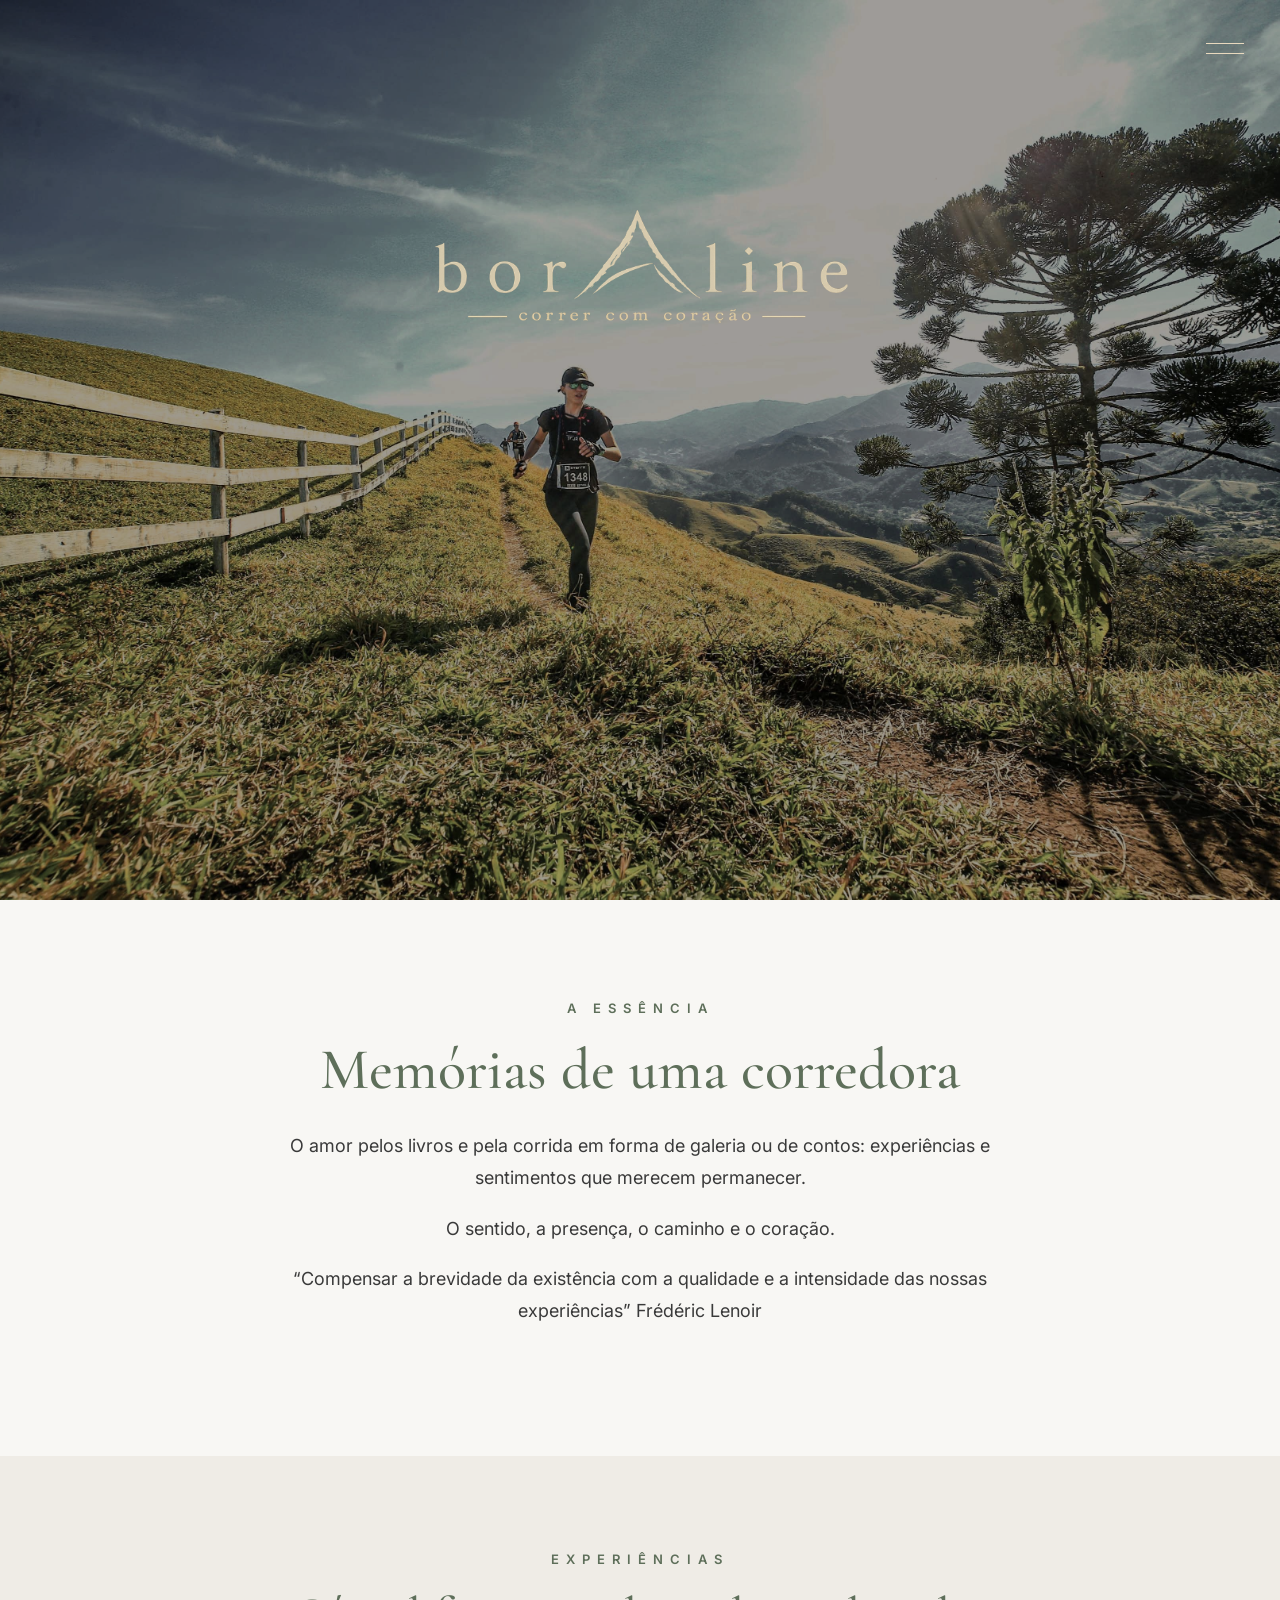
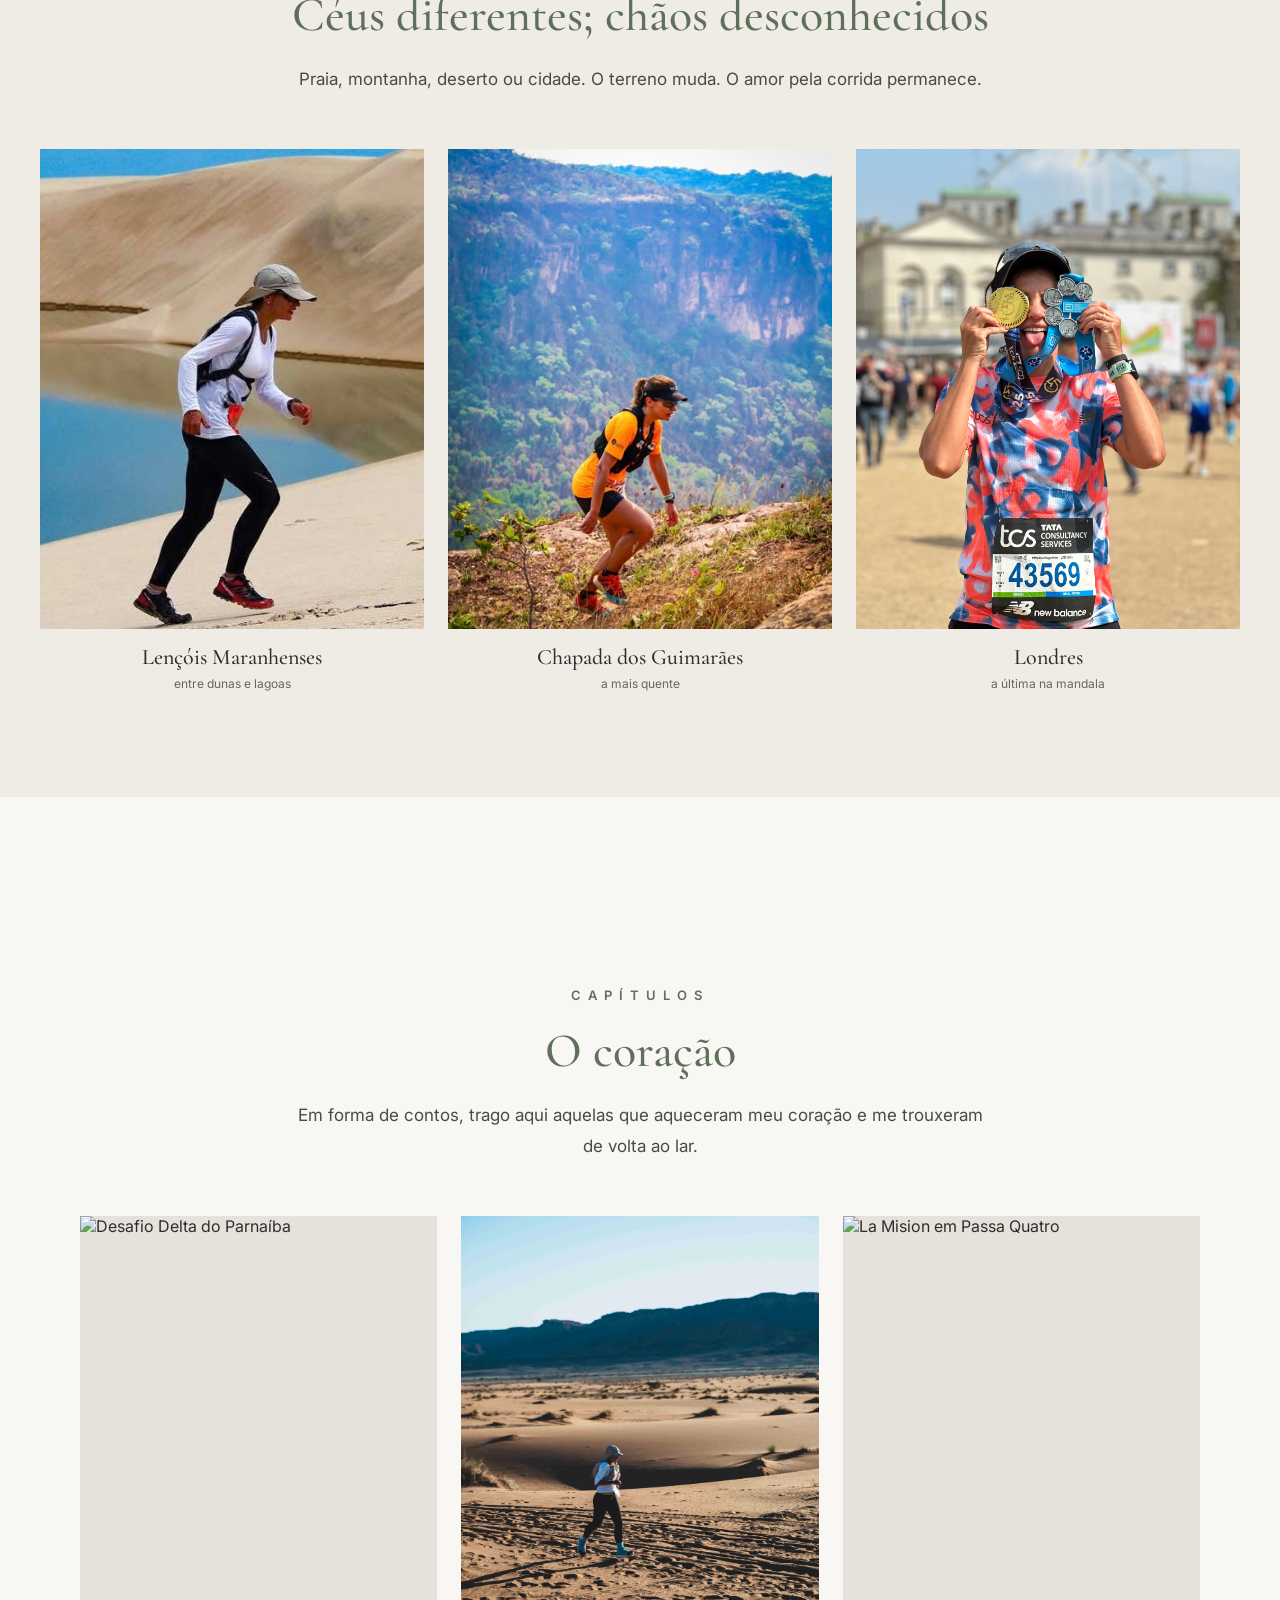
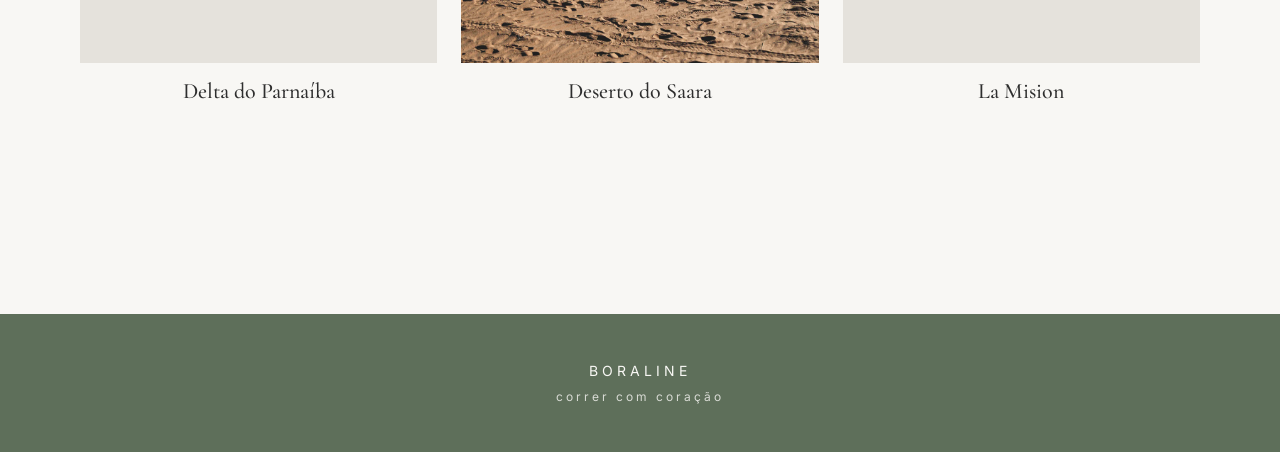
==== commit c0c7edd4: "Update index.html" ====
--- a/index.html
+++ b/index.html
@@ -26,7 +26,7 @@
     rel="stylesheet"
   >
 
-  <link rel="stylesheet" href="style.css?v=6" />
+  <link rel="stylesheet" href="style.css?v=7" />
 
 </head>
 
--- a/style.css
+++ b/style.css
@@ -351,40 +351,132 @@
    CAPÍTULOS
 ========================= */
 
+
+/* =========================
+   CAPÍTULOS NA HOME
+========================= */
+
 .chapters {
   background: #F8F7F4;
-
-  padding: 90px 24px;
-
+  padding: 95px 40px 105px;
+}
+
+.chapters-intro {
+  max-width: 760px;
+  margin: 0 auto 55px;
   text-align: center;
 }
 
-
-.chapters h2 {
+.chapters-intro h2 {
   font-family: "Cormorant Garamond", serif;
-
-  font-size: 44px;
-
+  font-size: 48px;
+  font-weight: 500;
+  line-height: 1.1;
   color: #5E6F5A;
-
+  margin-bottom: 22px;
+}
+
+.chapters-intro p {
+  max-width: 700px;
+  margin: 0 auto;
+  font-size: 17px;
+  line-height: 1.8;
+  color: #4A4A4A;
+}
+
+.chapters-grid {
+  width: 100%;
+  max-width: 1300px;
+  margin: 0 auto;
+  display: grid;
+  grid-template-columns: repeat(3, minmax(0, 1fr));
+  gap: 24px;
+}
+
+.chapter-card {
+  width: 100%;
+  min-width: 0;
+  margin: 0;
+}
+
+.chapter-link {
+  display: block;
+  width: 100%;
+  color: inherit;
+  text-decoration: none;
+}
+
+.chapter-photo {
+  width: 100%;
+  aspect-ratio: 4 / 5;
+  overflow: hidden;
+  background: #E5E2DC;
+}
+
+.chapter-photo img {
+  display: block;
+  width: 100%;
+  height: 100%;
+  object-fit: cover;
+  transition: transform 0.4s ease;
+}
+
+.chapter-link:hover img {
+  transform: scale(1.04);
+}
+
+.chapter-card figcaption {
+  padding-top: 15px;
+  text-align: center;
+  font-family: "Cormorant Garamond", serif;
+  font-size: 22px;
   font-weight: 500;
-
-  margin-bottom: 16px;
-}
-
-
-.chapters p {
-  max-width: 620px;
-
-  margin: 0 auto;
-
-  color: #555;
-
-  font-size: 16px;
-
-  line-height: 1.8;
-}
-
+  line-height: 1.2;
+  color: #2E2E2E;
+}
+
+/* CELULAR */
+
+@media (max-width: 600px) {
+  .chapters {
+    padding: 70px 10px 75px;
+  }
+
+  .chapters-intro {
+    margin-bottom: 38px;
+    padding: 0 12px;
+  }
+
+  .chapters-intro .eyebrow {
+    font-size: 10px;
+    letter-spacing: 5px;
+  }
+
+  .chapters-intro h2 {
+    font-size: 36px;
+    margin-bottom: 18px;
+  }
+
+  .chapters-intro p {
+    font-size: 15px;
+    line-height: 1.7;
+  }
+
+  .chapters-grid {
+    grid-template-columns: repeat(3, minmax(0, 1fr));
+    gap: 8px;
+  }
+
+  .chapter-photo {
+    aspect-ratio: 3 / 4;
+  }
+
+  .chapter-card figcaption {
+    padding-top: 9px;
+    font-size: 14px;
+    line-height: 1.2;
+  }
+}
 
 
 /* =========================
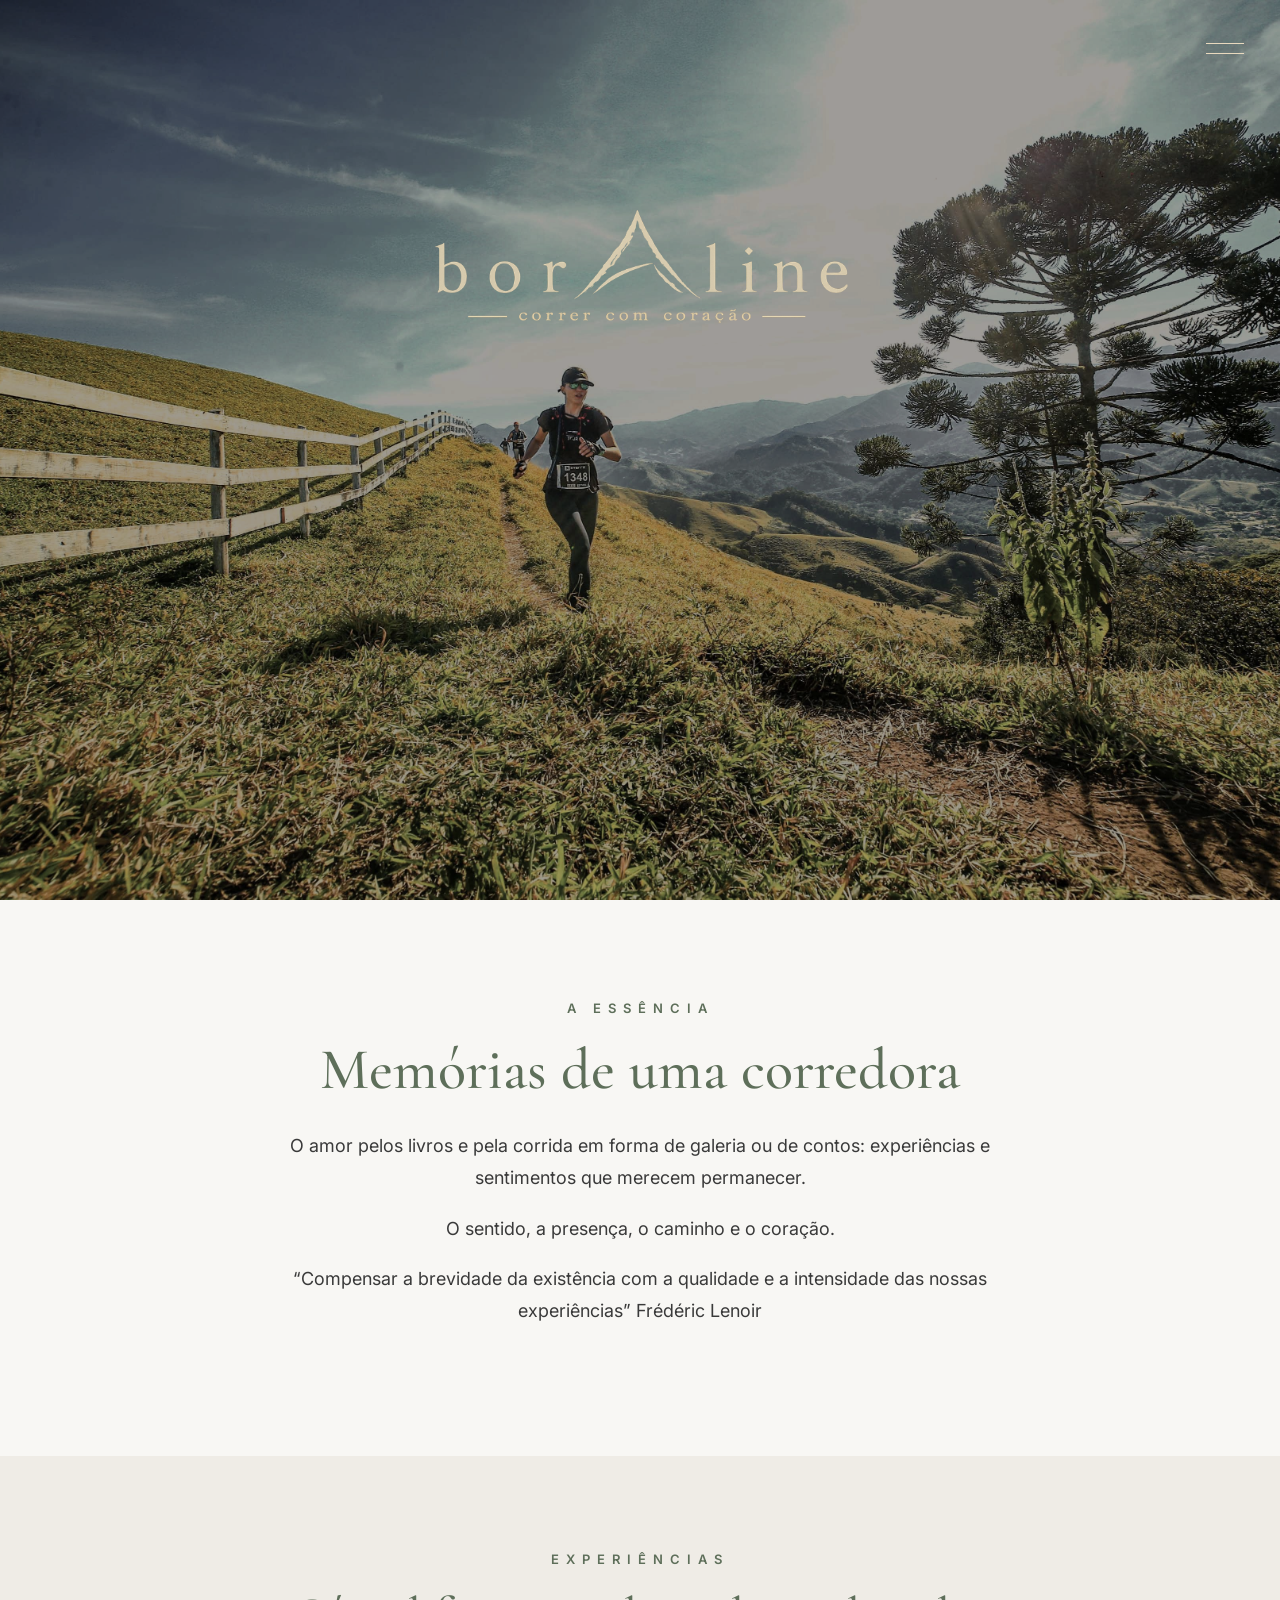
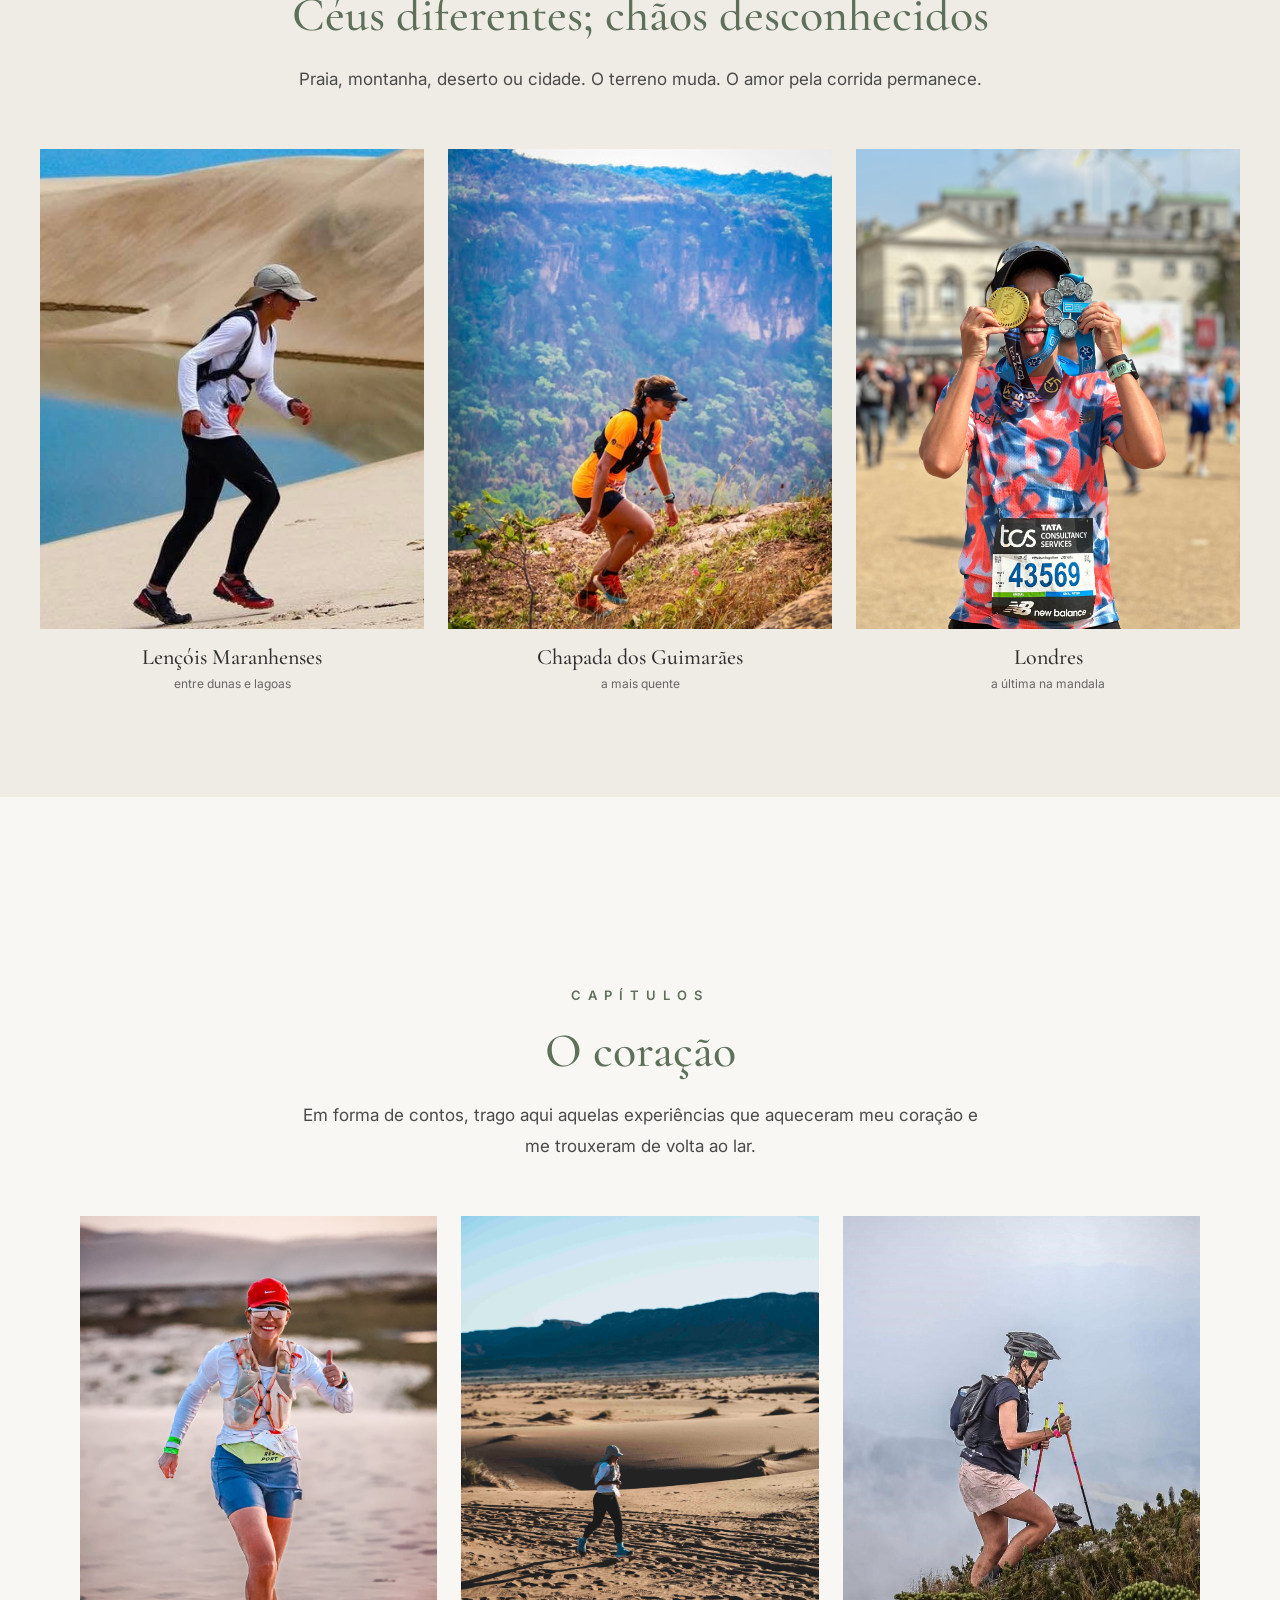
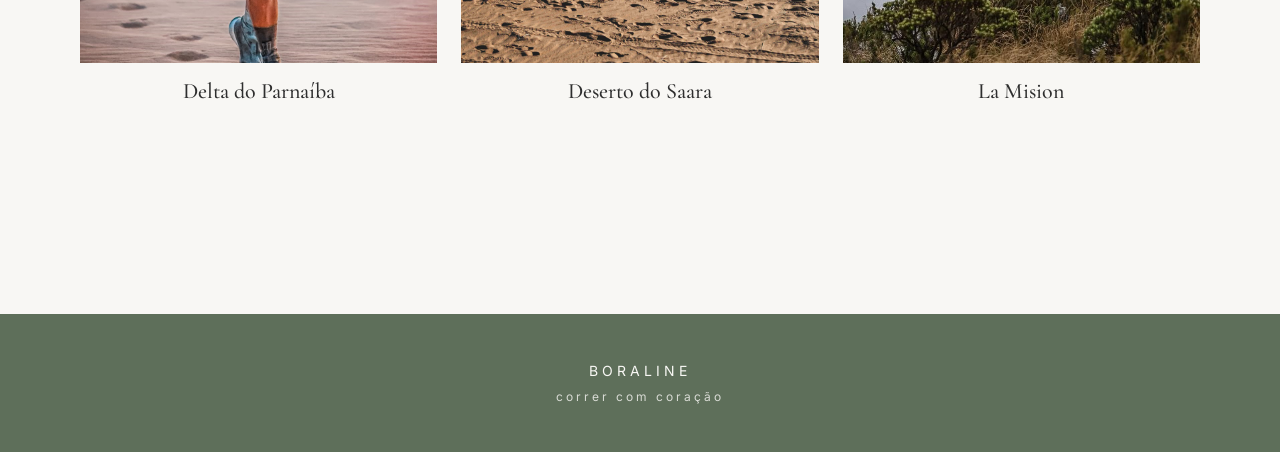
==== commit 2dfc3cd0: "Update index.html" ====
--- a/index.html
+++ b/index.html
@@ -273,7 +273,7 @@
     </h2>
 
     <p>
-      Em forma de contos, trago aqui aquelas que aqueceram meu coração e me trouxeram de volta ao lar.
+      Em forma de contos, trago aqui aquelas experiências que aqueceram meu coração e me trouxeram de volta ao lar.
     </p>
 
   </div>
